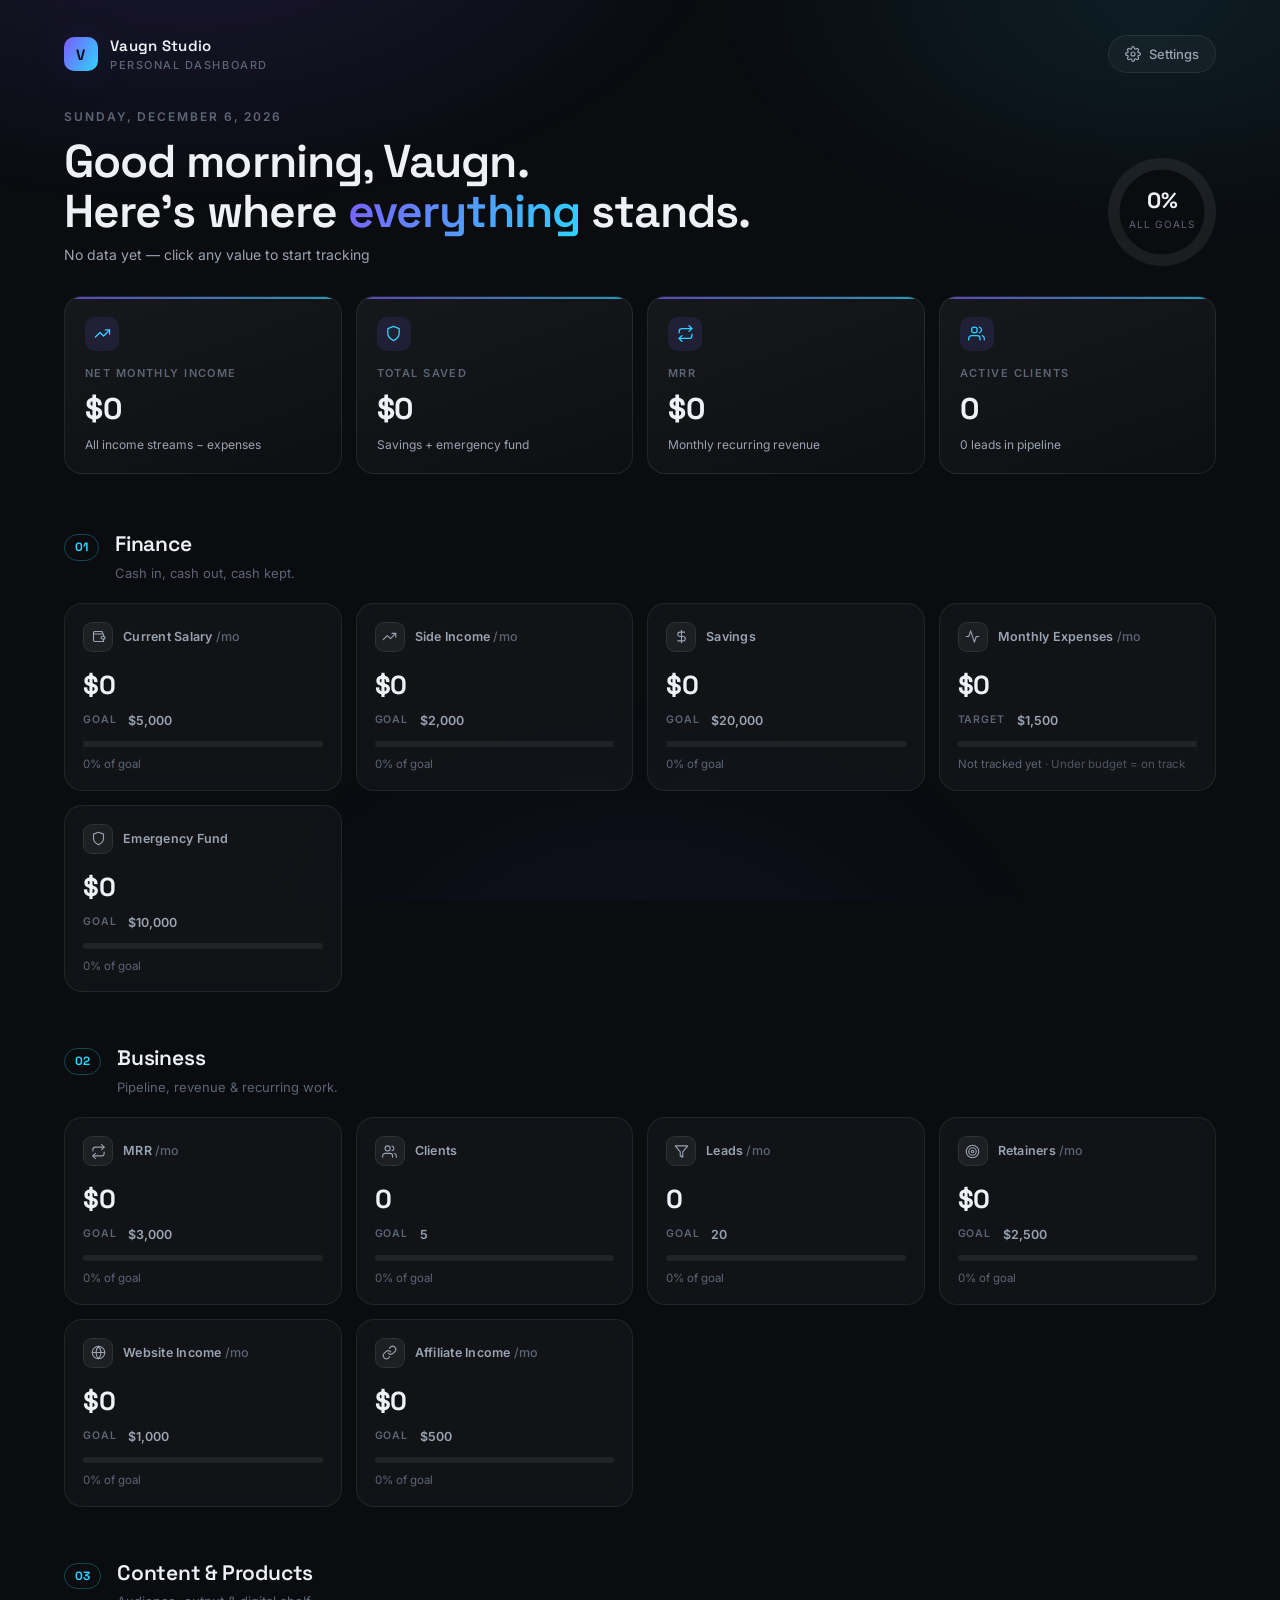
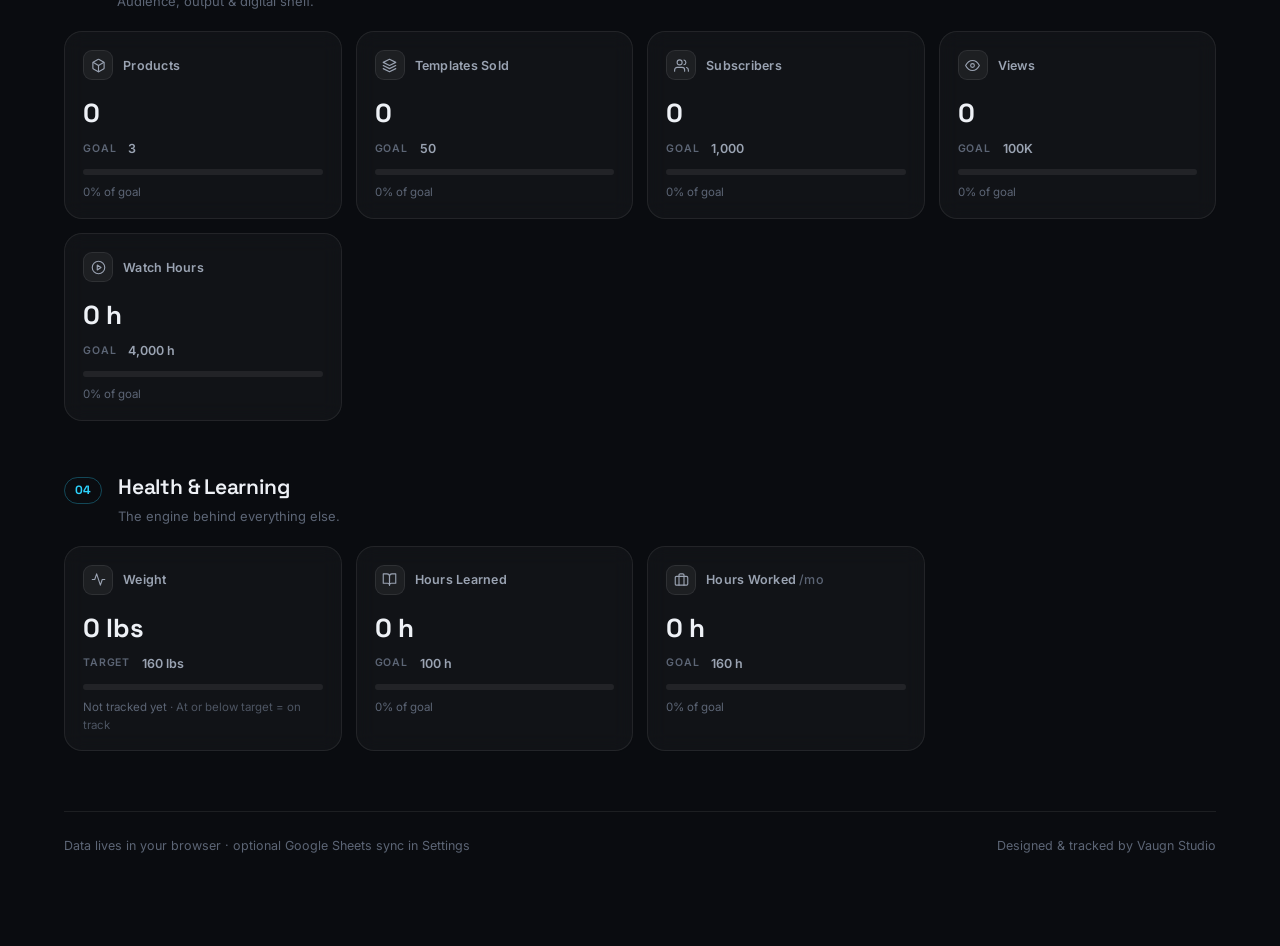
==== index.html @ 8ccdb603 "Personal metrics dashboard: dark premium UI, 19 tracked metrics with goals - Finance / Business / Co" ====
<!DOCTYPE html>
<html lang="en">
<head>
  <meta charset="UTF-8" />
  <meta name="viewport" content="width=device-width, initial-scale=1.0" />
  <title>Vaugn — Personal Dashboard</title>
  <meta name="description" content="Personal metrics dashboard — finance, business, content & health, tracked in one place." />
  <meta name="color-scheme" content="dark" />
  <link rel="icon" href="data:image/svg+xml,<svg xmlns='http://www.w3.org/2000/svg' viewBox='0 0 100 100'><rect width='100' height='100' rx='24' fill='%237c5cff'/><text x='50' y='68' font-size='52' font-family='sans-serif' font-weight='700' text-anchor='middle' fill='%230a0c10'>V</text></svg>" />
  <link rel="preconnect" href="https://fonts.googleapis.com" />
  <link rel="preconnect" href="https://fonts.gstatic.com" crossorigin />
  <link href="https://fonts.googleapis.com/css2?family=Inter:wght@400;500;600;700&family=Space+Grotesk:wght@500;600;700&display=swap" rel="stylesheet" />
  <link rel="stylesheet" href="assets/css/styles.css" />
</head>
<body>
  <div class="shell">

    <!-- Top bar -->
    <header class="topbar">
      <div class="brand">
        <span class="brand__mark">V</span>
        <span>
          Vaugn Studio
          <span class="brand__sub">Personal Dashboard</span>
        </span>
      </div>
      <button class="icon-btn" id="settingsBtn" aria-label="Open settings">
        <svg viewBox="0 0 24 24" fill="none" stroke="currentColor" stroke-width="1.8" stroke-linecap="round" stroke-linejoin="round">
          <circle cx="12" cy="12" r="3"/>
          <path d="M19.4 15a1.65 1.65 0 0 0 .33 1.82l.06.06a2 2 0 1 1-2.83 2.83l-.06-.06a1.65 1.65 0 0 0-1.82-.33 1.65 1.65 0 0 0-1 1.51V21a2 2 0 1 1-4 0v-.09A1.65 1.65 0 0 0 9 19.4a1.65 1.65 0 0 0-1.82.33l-.06.06a2 2 0 1 1-2.83-2.83l.06-.06a1.65 1.65 0 0 0 .33-1.82 1.65 1.65 0 0 0-1.51-1H3a2 2 0 1 1 0-4h.09A1.65 1.65 0 0 0 4.6 9a1.65 1.65 0 0 0-.33-1.82l-.06-.06a2 2 0 1 1 2.83-2.83l.06.06a1.65 1.65 0 0 0 1.82.33H9a1.65 1.65 0 0 0 1-1.51V3a2 2 0 1 1 4 0v.09a1.65 1.65 0 0 0 1 1.51 1.65 1.65 0 0 0 1.82-.33l.06-.06a2 2 0 1 1 2.83 2.83l-.06.06a1.65 1.65 0 0 0-.33 1.82V9a1.65 1.65 0 0 0 1.51 1H21a2 2 0 1 1 0 4h-.09a1.65 1.65 0 0 0-1.51 1z"/>
        </svg>
        Settings
      </button>
    </header>

    <!-- Hero -->
    <section class="hero" aria-label="Overview">
      <div>
        <p class="hero__date" id="todayLine"></p>
        <h1 class="hero__title"><span id="greeting"></span><br />Here's where <em>everything</em> stands.</h1>
        <p class="hero__meta" id="lastUpdated"></p>
      </div>
      <div class="ring" id="overallRing" role="img" aria-label="Overall progress toward all goals">
        <div class="ring__inner">
          <span class="ring__pct" id="overallPct">0%</span>
          <span class="ring__label">All goals</span>
        </div>
      </div>
    </section>

    <div class="hero-stats" id="heroStats" aria-label="Headline stats"></div>

    <!-- Metric sections (rendered by app.js) -->
    <main id="sections"></main>

    <footer class="footer">
      <span>Data lives in your browser · optional Google Sheets sync in Settings</span>
      <span>Designed &amp; tracked by Vaugn Studio</span>
    </footer>
  </div>

  <!-- Settings drawer -->
  <div class="scrim" id="scrim"></div>
  <aside class="drawer" id="drawer" aria-hidden="true" aria-label="Settings">
    <div class="drawer__head">
      <h2 class="drawer__title">Settings</h2>
      <button class="drawer__close" id="drawerClose" aria-label="Close settings">✕</button>
    </div>

    <div class="drawer__section">
      <h3>Preferences</h3>
      <p>Display options for the whole dashboard.</p>
      <label class="field"><span>Your name</span>
        <input type="text" id="nameInput" placeholder="Vaugn" />
      </label>
      <label class="field"><span>Currency</span>
        <select id="currencySelect">
          <option value="USD">USD — US Dollar</option>
          <option value="EUR">EUR — Euro</option>
          <option value="GBP">GBP — British Pound</option>
          <option value="PHP">PHP — Philippine Peso</option>
          <option value="AUD">AUD — Australian Dollar</option>
          <option value="CAD">CAD — Canadian Dollar</option>
        </select>
      </label>
      <label class="field"><span>Weight unit</span>
        <select id="weightUnitSelect">
          <option value="lbs">Pounds (lbs)</option>
          <option value="kg">Kilograms (kg)</option>
        </select>
      </label>
    </div>

    <div class="drawer__section">
      <h3>Google Sheets sync</h3>
      <p>Optional. Deploy <code>apps-script/Code.gs</code> as a Web App under your own Google account, then paste its URL here. The URL is stored only in this browser — never in the repo. See the README for the 2-minute setup.</p>
      <label class="field"><span>Apps Script Web App URL</span>
        <input type="url" id="sheetsUrlInput" placeholder="https://script.google.com/macros/s/…/exec" />
      </label>
      <div class="btn-row">
        <button class="btn btn--primary" id="pushBtn">Push to Sheet</button>
        <button class="btn" id="pullBtn">Pull from Sheet</button>
      </div>
    </div>

    <div class="drawer__section">
      <h3>Backup</h3>
      <p>Download or restore all values, goals and settings as a JSON file.</p>
      <div class="btn-row">
        <button class="btn" id="exportBtn">Export JSON</button>
        <label class="btn file-btn">Import JSON<input type="file" id="importInput" accept="application/json,.json" /></label>
      </div>
    </div>

    <div class="drawer__section">
      <h3>Danger zone</h3>
      <p>Erase everything stored in this browser and start over.</p>
      <div class="btn-row">
        <button class="btn btn--danger" id="resetBtn">Reset all data</button>
      </div>
    </div>
  </aside>

  <div class="toast" id="toast" role="status" aria-live="polite"></div>

  <script src="assets/js/data.js"></script>
  <script src="assets/js/store.js"></script>
  <script src="assets/js/sheets-sync.js"></script>
  <script src="assets/js/app.js"></script>
</body>
</html>
---- assets/css/styles.css ----
/* ============================================================
   styles.css — dark premium design system
   ============================================================ */

:root {
  /* color tokens */
  --bg: #0a0c10;
  --bg-raise: #10131a;
  --surface: rgba(255, 255, 255, 0.03);
  --surface-hover: rgba(255, 255, 255, 0.055);
  --stroke: rgba(255, 255, 255, 0.08);
  --stroke-strong: rgba(255, 255, 255, 0.14);
  --text: #eef1f6;
  --text-dim: #9aa3b2;
  --text-faint: #5c6575;
  --accent-1: #7c5cff;
  --accent-2: #2dd4ff;
  --accent-3: #4ade80;
  --danger: #ff6b6b;
  --gradient: linear-gradient(120deg, var(--accent-1), var(--accent-2));

  /* shape & depth */
  --radius: 18px;
  --radius-sm: 12px;
  --shadow: 0 20px 50px -20px rgba(0, 0, 0, 0.65);
  --glow: 0 0 40px -8px rgba(124, 92, 255, 0.35);

  /* type */
  --font-display: 'Space Grotesk', system-ui, sans-serif;
  --font-body: 'Inter', system-ui, sans-serif;
}

* { box-sizing: border-box; }

html { color-scheme: dark; scroll-behavior: smooth; }

body {
  margin: 0;
  background: var(--bg);
  color: var(--text);
  font-family: var(--font-body);
  font-size: 15px;
  line-height: 1.55;
  -webkit-font-smoothing: antialiased;
  min-height: 100vh;
}

/* ambient background glow */
body::before {
  content: '';
  position: fixed;
  inset: 0;
  pointer-events: none;
  background:
    radial-gradient(900px 500px at 15% -10%, rgba(124, 92, 255, 0.14), transparent 60%),
    radial-gradient(800px 450px at 90% 0%, rgba(45, 212, 255, 0.09), transparent 55%),
    radial-gradient(700px 500px at 50% 110%, rgba(124, 92, 255, 0.06), transparent 60%);
  z-index: 0;
}

.shell {
  position: relative;
  z-index: 1;
  max-width: 1240px;
  margin: 0 auto;
  padding: 28px clamp(18px, 4vw, 44px) 90px;
}

/* ── Top bar ─────────────────────────────────────────────── */

.topbar {
  display: flex;
  align-items: center;
  justify-content: space-between;
  gap: 16px;
  padding: 6px 0 26px;
}

.brand {
  display: flex;
  align-items: center;
  gap: 12px;
  font-family: var(--font-display);
  font-weight: 600;
  letter-spacing: 0.02em;
}

.brand__mark {
  width: 34px;
  height: 34px;
  border-radius: 10px;
  background: var(--gradient);
  display: grid;
  place-items: center;
  font-size: 15px;
  font-weight: 700;
  color: #0a0c10;
  box-shadow: var(--glow);
}

.brand__sub {
  display: block;
  font-family: var(--font-body);
  font-size: 11px;
  font-weight: 500;
  color: var(--text-faint);
  letter-spacing: 0.14em;
  text-transform: uppercase;
}

.icon-btn {
  display: inline-flex;
  align-items: center;
  gap: 8px;
  padding: 10px 16px;
  border-radius: 999px;
  border: 1px solid var(--stroke);
  background: var(--surface);
  color: var(--text-dim);
  font: 500 13px var(--font-body);
  cursor: pointer;
  transition: border-color 0.2s, color 0.2s, background 0.2s;
}
.icon-btn:hover { border-color: var(--stroke-strong); color: var(--text); background: var(--surface-hover); }
.icon-btn svg { width: 16px; height: 16px; }

/* ── Hero ────────────────────────────────────────────────── */

.hero {
  display: grid;
  grid-template-columns: 1fr auto;
  align-items: end;
  gap: 24px;
  padding: 8px 0 30px;
}

.hero__date {
  font-size: 12px;
  font-weight: 600;
  letter-spacing: 0.16em;
  text-transform: uppercase;
  color: var(--text-faint);
  margin: 0 0 10px;
}

.hero__title {
  font-family: var(--font-display);
  font-size: clamp(30px, 4.6vw, 46px);
  font-weight: 600;
  letter-spacing: -0.02em;
  line-height: 1.08;
  margin: 0 0 8px;
}

.hero__title em {
  font-style: normal;
  background: var(--gradient);
  -webkit-background-clip: text;
  background-clip: text;
  color: transparent;
}

.hero__meta { color: var(--text-dim); font-size: 14px; margin: 0; }

/* overall progress ring */
.ring {
  --pct: 0;
  --size: 108px;
  width: var(--size);
  height: var(--size);
  border-radius: 50%;
  display: grid;
  place-items: center;
  background:
    radial-gradient(closest-side, var(--bg) 78%, transparent 79% 100%),
    conic-gradient(var(--accent-1) 0deg, var(--accent-2) calc(var(--pct) * 360deg), rgba(255, 255, 255, 0.07) 0deg);
  transition: background 0.6s;
}
.ring__inner { text-align: center; }
.ring__pct { font-family: var(--font-display); font-size: 22px; font-weight: 700; display: block; line-height: 1; }
.ring__label { font-size: 10px; letter-spacing: 0.12em; text-transform: uppercase; color: var(--text-faint); }

/* hero stat tiles */
.hero-stats {
  display: grid;
  grid-template-columns: repeat(4, 1fr);
  gap: 14px;
  padding-bottom: 44px;
}

.hero-stat {
  position: relative;
  border: 1px solid var(--stroke);
  border-radius: var(--radius);
  background: linear-gradient(160deg, rgba(255, 255, 255, 0.05), rgba(255, 255, 255, 0.015));
  padding: 20px 20px 18px;
  overflow: hidden;
  transition: transform 0.25s, border-color 0.25s;
}
.hero-stat:hover { transform: translateY(-3px); border-color: var(--stroke-strong); }
.hero-stat::after {
  content: '';
  position: absolute;
  inset: 0 0 auto;
  height: 2px;
  background: var(--gradient);
  opacity: 0.7;
}

.hero-stat__icon {
  width: 34px;
  height: 34px;
  border-radius: 10px;
  display: grid;
  place-items: center;
  background: rgba(124, 92, 255, 0.12);
  color: var(--accent-2);
  margin-bottom: 14px;
}
.hero-stat__icon svg { width: 17px; height: 17px; }

.hero-stat__label {
  margin: 0 0 4px;
  font-size: 11px;
  font-weight: 600;
  letter-spacing: 0.13em;
  text-transform: uppercase;
  color: var(--text-faint);
}

.hero-stat__value {
  margin: 0;
  font-family: var(--font-display);
  font-size: clamp(22px, 2.4vw, 30px);
  font-weight: 700;
  letter-spacing: -0.01em;
}
.hero-stat__value.is-negative { color: var(--danger); }

.hero-stat__sub { margin: 4px 0 0; font-size: 12px; color: var(--text-dim); }

/* ── Sections ────────────────────────────────────────────── */

.section { padding: 10px 0 40px; }

.section__head {
  display: flex;
  align-items: baseline;
  gap: 16px;
  margin-bottom: 20px;
}

.section__tag {
  font-family: var(--font-display);
  font-size: 12px;
  font-weight: 700;
  color: var(--accent-2);
  border: 1px solid rgba(45, 212, 255, 0.3);
  border-radius: 999px;
  padding: 3px 10px;
}

.section__title {
  font-family: var(--font-display);
  font-size: 21px;
  font-weight: 600;
  letter-spacing: -0.01em;
  margin: 0;
}

.section__blurb { margin: 2px 0 0; font-size: 13px; color: var(--text-faint); }

.grid {
  display: grid;
  grid-template-columns: repeat(auto-fill, minmax(230px, 1fr));
  gap: 14px;
}

/* ── Metric cards ────────────────────────────────────────── */

.card {
  position: relative;
  border: 1px solid var(--stroke);
  border-radius: var(--radius);
  background: var(--surface);
  padding: 18px 18px 16px;
  backdrop-filter: blur(10px);
  transition: transform 0.25s, border-color 0.25s, background 0.25s, box-shadow 0.25s;
}
.card:hover {
  transform: translateY(-3px);
  border-color: var(--stroke-strong);
  background: var(--surface-hover);
  box-shadow: var(--shadow);
}
.card.is-done { border-color: rgba(74, 222, 128, 0.35); }

.card__head { display: flex; align-items: center; gap: 10px; margin-bottom: 14px; }

.card__icon {
  flex: none;
  width: 30px;
  height: 30px;
  border-radius: 9px;
  display: grid;
  place-items: center;
  background: rgba(255, 255, 255, 0.05);
  border: 1px solid var(--stroke);
  color: var(--text-dim);
}
.card__icon svg { width: 15px; height: 15px; }
.card:hover .card__icon { color: var(--accent-2); }

.card__label {
  margin: 0;
  font-size: 12.5px;
  font-weight: 600;
  letter-spacing: 0.02em;
  color: var(--text-dim);
}
.card__per { color: var(--text-faint); font-weight: 500; margin-left: 3px; }

.card__badge {
  margin-left: auto;
  width: 20px;
  height: 20px;
  border-radius: 50%;
  display: grid;
  place-items: center;
  font-size: 11px;
  color: #0a0c10;
  background: var(--accent-3);
}

.card__value {
  display: block;
  width: 100%;
  text-align: left;
  background: none;
  border: none;
  border-radius: 8px;
  padding: 2px 4px;
  margin: 0 -4px 8px;
  font-family: var(--font-display);
  font-size: 26px;
  font-weight: 700;
  letter-spacing: -0.01em;
  color: var(--text);
  cursor: text;
  transition: background 0.15s;
}
.card__value:hover { background: rgba(255, 255, 255, 0.05); }
.card__value--input {
  background: rgba(255, 255, 255, 0.06);
  outline: 2px solid var(--accent-1);
  cursor: auto;
}

.card__goal {
  display: flex;
  align-items: center;
  gap: 8px;
  margin-bottom: 12px;
  font-size: 12.5px;
}
.card__goal-label {
  color: var(--text-faint);
  font-weight: 600;
  letter-spacing: 0.08em;
  text-transform: uppercase;
  font-size: 10.5px;
}
.card__goal-value {
  background: none;
  border: none;
  border-radius: 6px;
  padding: 1px 6px;
  margin-left: -2px;
  font: 600 12.5px var(--font-body);
  color: var(--text-dim);
  cursor: text;
  transition: background 0.15s, color 0.15s;
}
.card__goal-value:hover { background: rgba(255, 255, 255, 0.06); color: var(--text); }
.card__goal-value--input {
  background: rgba(255, 255, 255, 0.06);
  outline: 2px solid var(--accent-1);
  width: 110px;
  cursor: auto;
}

/* number input cosmetics */
input[type='number']::-webkit-outer-spin-button,
input[type='number']::-webkit-inner-spin-button { -webkit-appearance: none; }
input[type='number'] { -moz-appearance: textfield; appearance: textfield; }

.card__progress {
  height: 6px;
  border-radius: 999px;
  background: rgba(255, 255, 255, 0.07);
  overflow: hidden;
}
.card__progress-fill {
  height: 100%;
  border-radius: inherit;
  background: var(--gradient);
  width: 0;
  transition: width 0.9s cubic-bezier(0.22, 1, 0.36, 1);
}
.card.is-done .card__progress-fill { background: linear-gradient(120deg, var(--accent-3), var(--accent-2)); }

.card__status { margin: 9px 0 0; font-size: 11.5px; color: var(--text-faint); }
.card__hint { color: var(--text-faint); opacity: 0.8; }

/* ── Settings drawer ─────────────────────────────────────── */

.scrim {
  position: fixed;
  inset: 0;
  background: rgba(4, 6, 10, 0.6);
  backdrop-filter: blur(3px);
  opacity: 0;
  pointer-events: none;
  transition: opacity 0.25s;
  z-index: 40;
}
.scrim.is-visible { opacity: 1; pointer-events: auto; }

.drawer {
  position: fixed;
  top: 0;
  right: 0;
  bottom: 0;
  width: min(400px, 92vw);
  background: var(--bg-raise);
  border-left: 1px solid var(--stroke);
  padding: 26px 26px 40px;
  overflow-y: auto;
  transform: translateX(103%);
  transition: transform 0.32s cubic-bezier(0.22, 1, 0.36, 1);
  z-index: 50;
}
.drawer.is-open { transform: translateX(0); }

.drawer__head { display: flex; align-items: center; justify-content: space-between; margin-bottom: 6px; }
.drawer__title { font-family: var(--font-display); font-size: 19px; font-weight: 600; margin: 0; }
.drawer__close {
  background: none;
  border: 1px solid var(--stroke);
  border-radius: 50%;
  width: 32px;
  height: 32px;
  color: var(--text-dim);
  font-size: 15px;
  cursor: pointer;
  transition: color 0.2s, border-color 0.2s;
}
.drawer__close:hover { color: var(--text); border-color: var(--stroke-strong); }

.drawer__section {
  border-top: 1px solid var(--stroke);
  padding: 20px 0;
  margin-top: 18px;
}
.drawer__section h3 {
  margin: 0 0 4px;
  font-size: 11px;
  font-weight: 700;
  letter-spacing: 0.14em;
  text-transform: uppercase;
  color: var(--text-faint);
}
.drawer__section p { margin: 0 0 14px; font-size: 12.5px; color: var(--text-dim); }

.field { display: block; margin-bottom: 14px; }
.field span {
  display: block;
  font-size: 12px;
  font-weight: 600;
  color: var(--text-dim);
  margin-bottom: 6px;
}
.field input,
.field select {
  width: 100%;
  background: var(--surface);
  border: 1px solid var(--stroke);
  border-radius: var(--radius-sm);
  color: var(--text);
  font: 500 13.5px var(--font-body);
  padding: 10px 12px;
  outline: none;
  transition: border-color 0.2s;
}
.field input:focus,
.field select:focus { border-color: var(--accent-1); }
.field select option { background: var(--bg-raise); }

.btn-row { display: flex; gap: 10px; flex-wrap: wrap; }

.btn {
  flex: 1;
  min-width: 120px;
  padding: 10px 14px;
  border-radius: var(--radius-sm);
  border: 1px solid var(--stroke);
  background: var(--surface);
  color: var(--text);
  font: 600 13px var(--font-body);
  cursor: pointer;
  transition: border-color 0.2s, background 0.2s, opacity 0.2s;
}
.btn:hover:not(:disabled) { border-color: var(--stroke-strong); background: var(--surface-hover); }
.btn:disabled { opacity: 0.5; cursor: wait; }
.btn--primary { background: var(--gradient); border: none; color: #0a0c10; }
.btn--primary:hover:not(:disabled) { filter: brightness(1.1); }
.btn--danger { color: var(--danger); border-color: rgba(255, 107, 107, 0.3); }
.btn--danger:hover { background: rgba(255, 107, 107, 0.08); border-color: rgba(255, 107, 107, 0.5); }
.btn.is-busy { position: relative; color: transparent; }
.btn.is-busy::after {
  content: '';
  position: absolute;
  inset: 0;
  margin: auto;
  width: 15px;
  height: 15px;
  border-radius: 50%;
  border: 2px solid rgba(255, 255, 255, 0.25);
  border-top-color: var(--accent-2);
  animation: spin 0.7s linear infinite;
}
@keyframes spin { to { transform: rotate(360deg); } }

.file-btn { position: relative; overflow: hidden; }
.file-btn input { position: absolute; inset: 0; opacity: 0; cursor: pointer; }

/* ── Toast ───────────────────────────────────────────────── */

.toast {
  position: fixed;
  left: 50%;
  bottom: 26px;
  transform: translate(-50%, 16px);
  background: var(--bg-raise);
  border: 1px solid var(--stroke-strong);
  border-radius: 999px;
  padding: 11px 20px;
  font-size: 13px;
  font-weight: 500;
  box-shadow: var(--shadow);
  opacity: 0;
  pointer-events: none;
  transition: opacity 0.25s, transform 0.25s;
  z-index: 60;
  max-width: 88vw;
}
.toast.is-visible { opacity: 1; transform: translate(-50%, 0); }
.toast--error { border-color: rgba(255, 107, 107, 0.5); color: var(--danger); }

/* ── Footer ──────────────────────────────────────────────── */

.footer {
  border-top: 1px solid var(--stroke);
  margin-top: 20px;
  padding-top: 24px;
  display: flex;
  justify-content: space-between;
  gap: 12px;
  flex-wrap: wrap;
  font-size: 12.5px;
  color: var(--text-faint);
}
.footer a { color: var(--text-dim); text-decoration: none; }
.footer a:hover { color: var(--text); }

/* ── Entry animation ─────────────────────────────────────── */

.hero, .hero-stats, .section {
  opacity: 0;
  transform: translateY(14px);
  transition: opacity 0.6s ease, transform 0.6s ease;
}
.is-ready .hero, .is-ready .hero-stats, .is-ready .section { opacity: 1; transform: none; }
.is-ready .section:nth-of-type(2) { transition-delay: 0.06s; }
.is-ready .section:nth-of-type(3) { transition-delay: 0.12s; }
.is-ready .section:nth-of-type(4) { transition-delay: 0.18s; }

@media (prefers-reduced-motion: reduce) {
  *, *::before, *::after { transition: none !important; animation: none !important; }
  .hero, .hero-stats, .section { opacity: 1; transform: none; }
}

/* ── Responsive ──────────────────────────────────────────── */

@media (max-width: 900px) {
  .hero-stats { grid-template-columns: repeat(2, 1fr); }
}

@media (max-width: 560px) {
  .hero { grid-template-columns: 1fr; }
  .ring { display: none; }
  .hero-stats { grid-template-columns: 1fr; }
  .grid { grid-template-columns: 1fr 1fr; }
  .card__value { font-size: 22px; }
}

@media (max-width: 420px) {
  .grid { grid-template-columns: 1fr; }
}
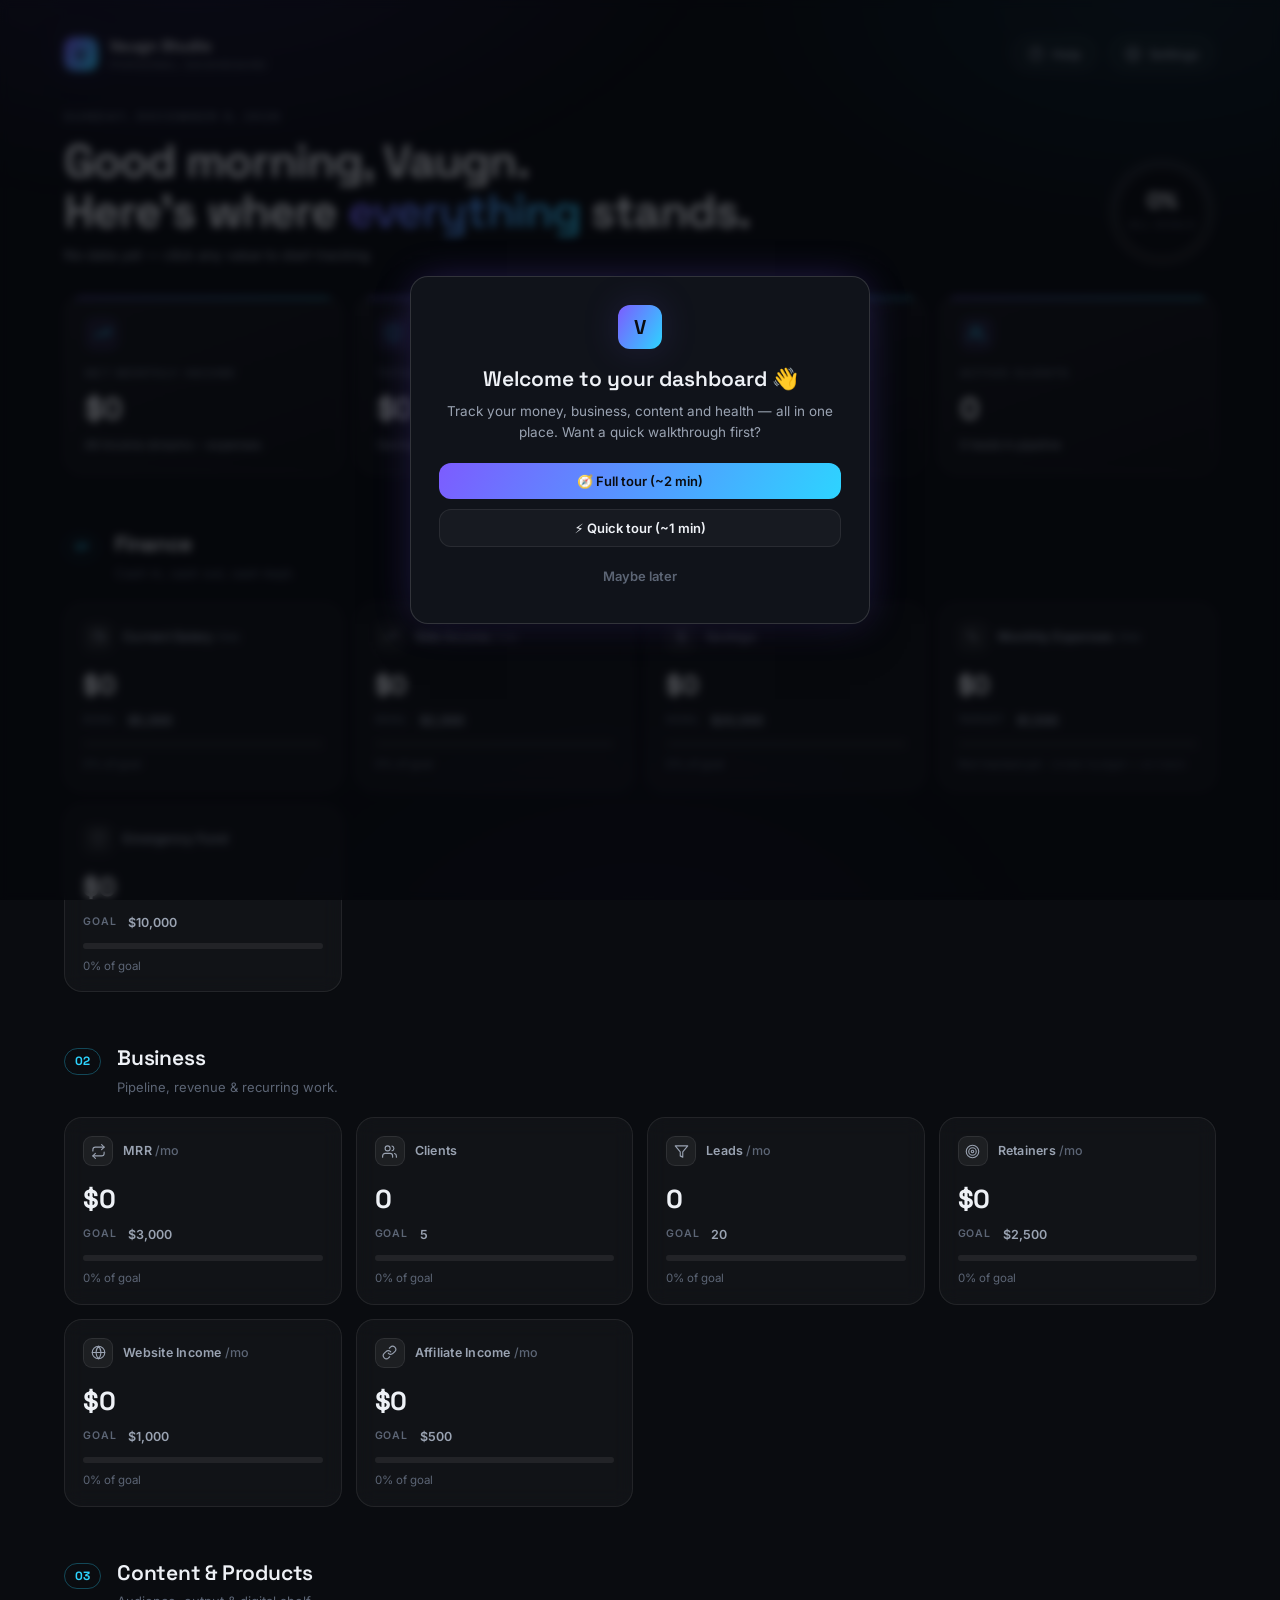
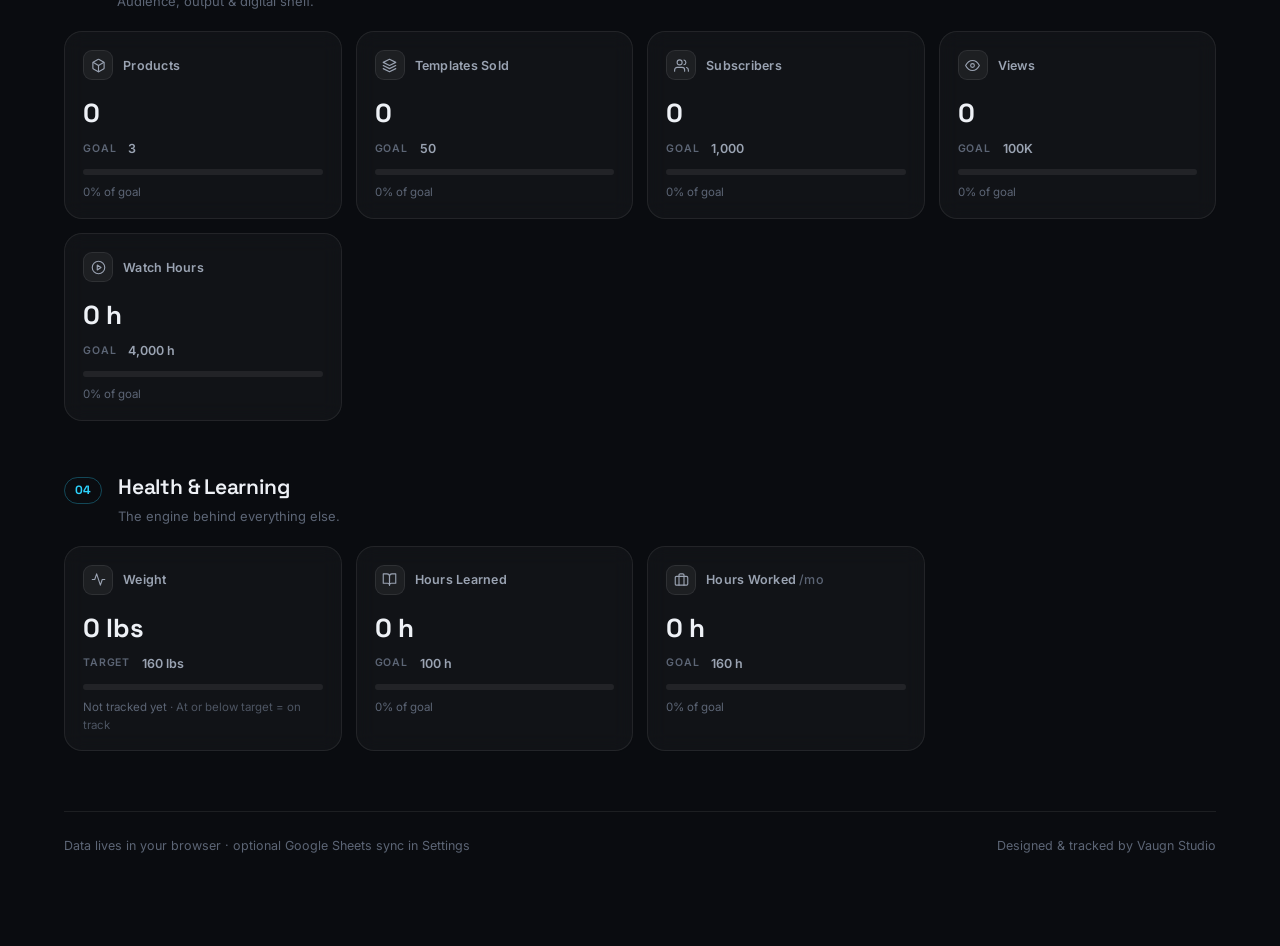
==== commit 8d29316b: "Add in-app help: Read Me guide + interactive spotlight tours - Help button in topbar + How to use se" ====
--- a/index.html
+++ b/index.html
@@ -24,6 +24,15 @@
           <span class="brand__sub">Personal Dashboard</span>
         </span>
       </div>
+      <div class="topbar__actions">
+      <button class="icon-btn" id="helpBtn" aria-label="How to use this dashboard">
+        <svg viewBox="0 0 24 24" fill="none" stroke="currentColor" stroke-width="1.8" stroke-linecap="round" stroke-linejoin="round">
+          <circle cx="12" cy="12" r="10"/>
+          <path d="M9.09 9a3 3 0 0 1 5.83 1c0 2-3 3-3 3"/>
+          <path d="M12 17h.01"/>
+        </svg>
+        Help
+      </button>
       <button class="icon-btn" id="settingsBtn" aria-label="Open settings">
         <svg viewBox="0 0 24 24" fill="none" stroke="currentColor" stroke-width="1.8" stroke-linecap="round" stroke-linejoin="round">
           <circle cx="12" cy="12" r="3"/>
@@ -31,6 +40,7 @@
         </svg>
         Settings
       </button>
+      </div>
     </header>
 
     <!-- Hero -->
@@ -67,7 +77,16 @@
       <button class="drawer__close" id="drawerClose" aria-label="Close settings">✕</button>
     </div>
 
-    <div class="drawer__section">
+    <div class="drawer__section" id="drawerHowTo">
+      <h3>How to use</h3>
+      <p>New here? Read the guide or let the dashboard walk you through it.</p>
+      <div class="btn-row">
+        <button class="btn" id="howtoReadBtn">📖 Read me</button>
+        <button class="btn btn--primary" id="howtoTourBtn">🧭 Guide me</button>
+      </div>
+    </div>
+
+    <div class="drawer__section" id="drawerPrefs">
       <h3>Preferences</h3>
       <p>Display options for the whole dashboard.</p>
       <label class="field"><span>Your name</span>
@@ -91,7 +110,7 @@
       </label>
     </div>
 
-    <div class="drawer__section">
+    <div class="drawer__section" id="drawerSheets">
       <h3>Google Sheets sync</h3>
       <p>Optional. Deploy <code>apps-script/Code.gs</code> as a Web App under your own Google account, then paste its URL here. The URL is stored only in this browser — never in the repo. See the README for the 2-minute setup.</p>
       <label class="field"><span>Apps Script Web App URL</span>
@@ -103,7 +122,7 @@
       </div>
     </div>
 
-    <div class="drawer__section">
+    <div class="drawer__section" id="drawerBackup">
       <h3>Backup</h3>
       <p>Download or restore all values, goals and settings as a JSON file.</p>
       <div class="btn-row">
@@ -122,10 +141,102 @@
   </aside>
 
   <div class="toast" id="toast" role="status" aria-live="polite"></div>
+
+  <!-- Help modal: Read Me / Guide Me chooser -->
+  <div class="modal" id="helpModal" hidden role="dialog" aria-modal="true" aria-label="How to use">
+    <div class="modal__card">
+      <button class="modal__close" id="helpClose" aria-label="Close">✕</button>
+      <div id="helpChooser">
+        <h2 class="modal__title">How to use</h2>
+        <p class="modal__sub">Pick the way you like to learn.</p>
+        <div class="help-options">
+          <button class="help-option" id="helpReadMe">
+            <span class="help-option__emoji">📖</span>
+            <span class="help-option__name">Read Me</span>
+            <span class="help-option__desc">Everything explained, at your own pace</span>
+          </button>
+          <button class="help-option" id="helpGuideMe">
+            <span class="help-option__emoji">🧭</span>
+            <span class="help-option__name">Guide Me</span>
+            <span class="help-option__desc">Interactive step-by-step tour</span>
+          </button>
+        </div>
+      </div>
+      <div id="helpTourPick" hidden>
+        <h2 class="modal__title">Choose your tour</h2>
+        <p class="modal__sub">Both are interactive — you'll even edit a real value.</p>
+        <div class="help-options">
+          <button class="help-option" data-tour="full">
+            <span class="help-option__emoji">🧭</span>
+            <span class="help-option__name">Full tour</span>
+            <span class="help-option__desc">~2 min · every feature, incl. Settings &amp; sync</span>
+          </button>
+          <button class="help-option" data-tour="quick">
+            <span class="help-option__emoji">⚡</span>
+            <span class="help-option__name">Quick tour</span>
+            <span class="help-option__desc">~1 min · just the essentials</span>
+          </button>
+        </div>
+        <button class="modal__back" id="helpBack">← Back</button>
+      </div>
+    </div>
+  </div>
+
+  <!-- First-visit welcome card -->
+  <div class="modal" id="welcomeModal" hidden role="dialog" aria-modal="true" aria-label="Welcome">
+    <div class="modal__card modal__card--welcome">
+      <span class="modal__mark">V</span>
+      <h2 class="modal__title">Welcome to your dashboard 👋</h2>
+      <p class="modal__sub">Track your money, business, content and health — all in one place. Want a quick walkthrough first?</p>
+      <div class="btn-row btn-row--stack">
+        <button class="btn btn--primary" data-tour="full">🧭 Full tour (~2 min)</button>
+        <button class="btn" data-tour="quick">⚡ Quick tour (~1 min)</button>
+        <button class="btn btn--ghost" id="welcomeLater">Maybe later</button>
+      </div>
+    </div>
+  </div>
+
+  <!-- Read Me guide panel -->
+  <div class="guide" id="guidePanel" hidden role="dialog" aria-modal="true" aria-label="How to use guide">
+    <div class="guide__inner">
+      <button class="modal__close guide__close" id="guideClose" aria-label="Close guide">✕</button>
+      <div id="guideContent"></div>
+    </div>
+  </div>
+
+  <!-- Tour overlay -->
+  <div class="tour" id="tour" hidden>
+    <div class="tour__blocker" id="tourBlocker"></div>
+    <div class="tour__spotlight" id="tourSpotlight"></div>
+    <div class="tour__tip" id="tourTip" role="dialog" aria-live="polite">
+      <button class="tour__x" id="tourClose" aria-label="Exit tutorial">✕</button>
+      <p class="tour__count" id="tourCount"></p>
+      <h3 class="tour__title" id="tourTitle"></h3>
+      <p class="tour__text" id="tourText"></p>
+      <div class="tour__controls">
+        <button class="btn btn--ghost" id="tourExit">Exit</button>
+        <button class="btn" id="tourPrev" hidden>← Previous</button>
+        <button class="btn btn--primary" id="tourNext">Next →</button>
+      </div>
+    </div>
+  </div>
+
+  <!-- Exit-tour confirmation -->
+  <div class="tour-confirm" id="tourConfirm" hidden role="alertdialog" aria-label="Exit tutorial confirmation">
+    <div class="tour-confirm__card">
+      <p class="tour-confirm__msg">Do you want to exit the tutorial?</p>
+      <div class="btn-row">
+        <button class="btn btn--primary" id="tourConfirmNo">No, continue</button>
+        <button class="btn" id="tourConfirmYes">Yes, exit</button>
+      </div>
+    </div>
+  </div>
 
   <script src="assets/js/data.js"></script>
   <script src="assets/js/store.js"></script>
   <script src="assets/js/sheets-sync.js"></script>
   <script src="assets/js/app.js"></script>
+  <script src="assets/js/tour.js"></script>
+  <script src="assets/js/help.js"></script>
 </body>
 </html>
--- a/assets/css/styles.css
+++ b/assets/css/styles.css
@@ -573,6 +573,308 @@
 .footer a { color: var(--text-dim); text-decoration: none; }
 .footer a:hover { color: var(--text); }
 
+/* ── Topbar actions ──────────────────────────────────────── */
+
+.topbar__actions { display: flex; gap: 10px; }
+
+/* ── Modals (help chooser + welcome) ─────────────────────── */
+
+[hidden] { display: none !important; }
+
+.modal {
+  position: fixed;
+  inset: 0;
+  z-index: 55;
+  display: grid;
+  place-items: center;
+  padding: 20px;
+  background: rgba(4, 6, 10, 0.66);
+  backdrop-filter: blur(4px);
+  animation: fade-in 0.25s ease;
+}
+@keyframes fade-in { from { opacity: 0; } }
+
+.modal__card {
+  position: relative;
+  width: min(460px, 100%);
+  background: var(--bg-raise);
+  border: 1px solid var(--stroke-strong);
+  border-radius: var(--radius);
+  box-shadow: var(--shadow), var(--glow);
+  padding: 28px;
+  animation: pop-in 0.3s cubic-bezier(0.22, 1, 0.36, 1);
+}
+@keyframes pop-in { from { opacity: 0; transform: translateY(12px) scale(0.98); } }
+
+.modal__card--welcome { text-align: center; }
+
+.modal__mark {
+  display: inline-grid;
+  place-items: center;
+  width: 44px;
+  height: 44px;
+  border-radius: 12px;
+  background: var(--gradient);
+  color: #0a0c10;
+  font: 700 20px var(--font-display);
+  box-shadow: var(--glow);
+  margin-bottom: 14px;
+}
+
+.modal__title { font-family: var(--font-display); font-size: 21px; font-weight: 600; margin: 0 0 6px; }
+.modal__sub { margin: 0 0 20px; font-size: 13.5px; color: var(--text-dim); }
+
+.modal__close {
+  position: absolute;
+  top: 14px;
+  right: 14px;
+  width: 30px;
+  height: 30px;
+  border-radius: 50%;
+  border: 1px solid var(--stroke);
+  background: none;
+  color: var(--text-dim);
+  font-size: 13px;
+  cursor: pointer;
+  transition: color 0.2s, border-color 0.2s;
+  z-index: 2;
+}
+.modal__close:hover { color: var(--text); border-color: var(--stroke-strong); }
+
+.modal__back {
+  margin-top: 16px;
+  background: none;
+  border: none;
+  color: var(--text-dim);
+  font: 500 13px var(--font-body);
+  cursor: pointer;
+}
+.modal__back:hover { color: var(--text); }
+
+.help-options { display: grid; grid-template-columns: 1fr 1fr; gap: 12px; }
+
+.help-option {
+  display: flex;
+  flex-direction: column;
+  gap: 4px;
+  text-align: left;
+  padding: 18px 16px;
+  border-radius: var(--radius-sm);
+  border: 1px solid var(--stroke);
+  background: var(--surface);
+  color: var(--text);
+  cursor: pointer;
+  font-family: var(--font-body);
+  transition: border-color 0.2s, background 0.2s, transform 0.2s;
+}
+.help-option:hover { border-color: var(--accent-1); background: var(--surface-hover); transform: translateY(-2px); }
+.help-option__emoji { font-size: 22px; }
+.help-option__name { font-family: var(--font-display); font-size: 15px; font-weight: 600; }
+.help-option__desc { font-size: 12px; color: var(--text-dim); line-height: 1.4; }
+
+.btn-row--stack { flex-direction: column; }
+.btn-row--stack .btn { width: 100%; }
+
+.btn--ghost { background: none; border-color: transparent; color: var(--text-faint); }
+.btn--ghost:hover { color: var(--text); background: var(--surface); border-color: var(--stroke); }
+
+/* ── Read Me guide panel ─────────────────────────────────── */
+
+.guide {
+  position: fixed;
+  inset: 0;
+  z-index: 55;
+  overflow-y: auto;
+  background: rgba(6, 8, 12, 0.88);
+  backdrop-filter: blur(8px);
+  animation: fade-in 0.25s ease;
+}
+
+.guide__inner {
+  position: relative;
+  max-width: 720px;
+  margin: 40px auto 80px;
+  background: var(--bg-raise);
+  border: 1px solid var(--stroke);
+  border-radius: var(--radius);
+  box-shadow: var(--shadow);
+  padding: clamp(24px, 5vw, 48px);
+  animation: pop-in 0.3s cubic-bezier(0.22, 1, 0.36, 1);
+}
+
+.guide__close { position: absolute; top: 18px; right: 18px; background: var(--bg-raise); }
+
+.guide__badge {
+  display: inline-block;
+  font: 700 11px var(--font-display);
+  letter-spacing: 0.14em;
+  text-transform: uppercase;
+  color: var(--accent-2);
+  border: 1px solid rgba(45, 212, 255, 0.3);
+  border-radius: 999px;
+  padding: 3px 12px;
+  margin-bottom: 14px;
+}
+
+.guide__hero h2 {
+  font-family: var(--font-display);
+  font-size: clamp(24px, 4vw, 32px);
+  font-weight: 600;
+  letter-spacing: -0.01em;
+  margin: 0 0 8px;
+}
+.guide__hero p { color: var(--text-dim); font-size: 14px; margin: 0 0 8px; }
+
+.guide__section {
+  border-top: 1px solid var(--stroke);
+  margin-top: 26px;
+  padding-top: 22px;
+}
+.guide__section h3 {
+  display: flex;
+  align-items: center;
+  gap: 10px;
+  font-family: var(--font-display);
+  font-size: 16.5px;
+  font-weight: 600;
+  margin: 0 0 10px;
+}
+.guide__num {
+  font-size: 11px;
+  font-weight: 700;
+  color: var(--accent-2);
+  border: 1px solid rgba(45, 212, 255, 0.3);
+  border-radius: 999px;
+  padding: 2px 9px;
+}
+.guide__section p, .guide__section li { font-size: 13.5px; color: var(--text-dim); }
+.guide__section p strong, .guide__section li strong { color: var(--text); }
+.guide__section ol, .guide__section ul { margin: 0 0 10px; padding-left: 22px; }
+.guide__section li { margin-bottom: 6px; }
+.guide__section a { color: var(--accent-2); text-decoration: none; }
+.guide__section a:hover { text-decoration: underline; }
+.guide__links { list-style: none; padding-left: 0 !important; }
+.guide__links li { margin-bottom: 8px; }
+
+.guide kbd {
+  font: 600 11.5px var(--font-body);
+  background: rgba(255, 255, 255, 0.08);
+  border: 1px solid var(--stroke-strong);
+  border-bottom-width: 2px;
+  border-radius: 5px;
+  padding: 1px 6px;
+}
+.guide code {
+  font-size: 12px;
+  background: rgba(255, 255, 255, 0.07);
+  border-radius: 5px;
+  padding: 1px 6px;
+}
+
+.guide__cta {
+  margin-top: 30px;
+  padding: 20px;
+  border: 1px dashed var(--stroke-strong);
+  border-radius: var(--radius-sm);
+  text-align: center;
+}
+.guide__cta p { margin: 0 0 12px; font-size: 13.5px; color: var(--text-dim); }
+.guide__cta .btn-row { justify-content: center; }
+.guide__cta .btn { flex: none; }
+
+/* ── Tour (spotlight tutorial) ───────────────────────────── */
+
+.tour { position: fixed; inset: 0; z-index: 70; pointer-events: none; }
+
+.tour__blocker { position: absolute; inset: 0; pointer-events: auto; }
+
+.tour__spotlight {
+  position: fixed;
+  border-radius: 20px;
+  box-shadow: 0 0 0 9999px rgba(4, 6, 10, 0.78);
+  border: 1.5px solid rgba(124, 92, 255, 0.9);
+  outline: 3px solid rgba(124, 92, 255, 0.25);
+  transition: top 0.4s cubic-bezier(0.22, 1, 0.36, 1), left 0.4s cubic-bezier(0.22, 1, 0.36, 1),
+              width 0.4s cubic-bezier(0.22, 1, 0.36, 1), height 0.4s cubic-bezier(0.22, 1, 0.36, 1);
+  pointer-events: none;
+}
+
+.tour__tip {
+  position: fixed;
+  width: min(360px, calc(100vw - 24px));
+  background: var(--bg-raise);
+  border: 1px solid var(--stroke-strong);
+  border-radius: var(--radius);
+  box-shadow: var(--shadow), var(--glow);
+  padding: 20px 20px 18px;
+  pointer-events: auto;
+  transition: top 0.4s cubic-bezier(0.22, 1, 0.36, 1), left 0.4s cubic-bezier(0.22, 1, 0.36, 1);
+}
+
+.tour__x {
+  position: absolute;
+  top: 12px;
+  right: 12px;
+  width: 26px;
+  height: 26px;
+  border-radius: 50%;
+  border: 1px solid var(--stroke);
+  background: none;
+  color: var(--text-faint);
+  font-size: 11px;
+  cursor: pointer;
+  transition: color 0.2s, border-color 0.2s;
+}
+.tour__x:hover { color: var(--text); border-color: var(--stroke-strong); }
+
+.tour__count {
+  margin: 0 0 6px;
+  font: 700 11px var(--font-display);
+  letter-spacing: 0.12em;
+  color: var(--accent-2);
+}
+.tour__title { font-family: var(--font-display); font-size: 16.5px; font-weight: 600; margin: 0 0 6px; }
+.tour__text { margin: 0 0 16px; font-size: 13px; color: var(--text-dim); line-height: 1.55; }
+
+.tour__controls { display: flex; gap: 8px; }
+.tour__controls .btn { flex: none; min-width: 0; padding: 8px 14px; font-size: 12.5px; }
+.tour__controls #tourNext { margin-left: auto; }
+
+@media (max-width: 560px) {
+  .tour__tip {
+    top: auto !important;
+    left: 12px !important;
+    right: 12px;
+    bottom: 12px;
+    width: auto;
+  }
+}
+
+/* ── Exit-tour confirmation ──────────────────────────────── */
+
+.tour-confirm {
+  position: fixed;
+  inset: 0;
+  z-index: 80;
+  display: grid;
+  place-items: center;
+  padding: 20px;
+  background: rgba(4, 6, 10, 0.55);
+  animation: fade-in 0.2s ease;
+}
+
+.tour-confirm__card {
+  width: min(340px, 100%);
+  background: var(--bg-raise);
+  border: 1px solid var(--stroke-strong);
+  border-radius: var(--radius);
+  box-shadow: var(--shadow);
+  padding: 24px;
+  text-align: center;
+  animation: pop-in 0.25s cubic-bezier(0.22, 1, 0.36, 1);
+}
+.tour-confirm__msg { margin: 0 0 16px; font: 600 15px var(--font-display); }
+
 /* ── Entry animation ─────────────────────────────────────── */
 
 .hero, .hero-stats, .section {
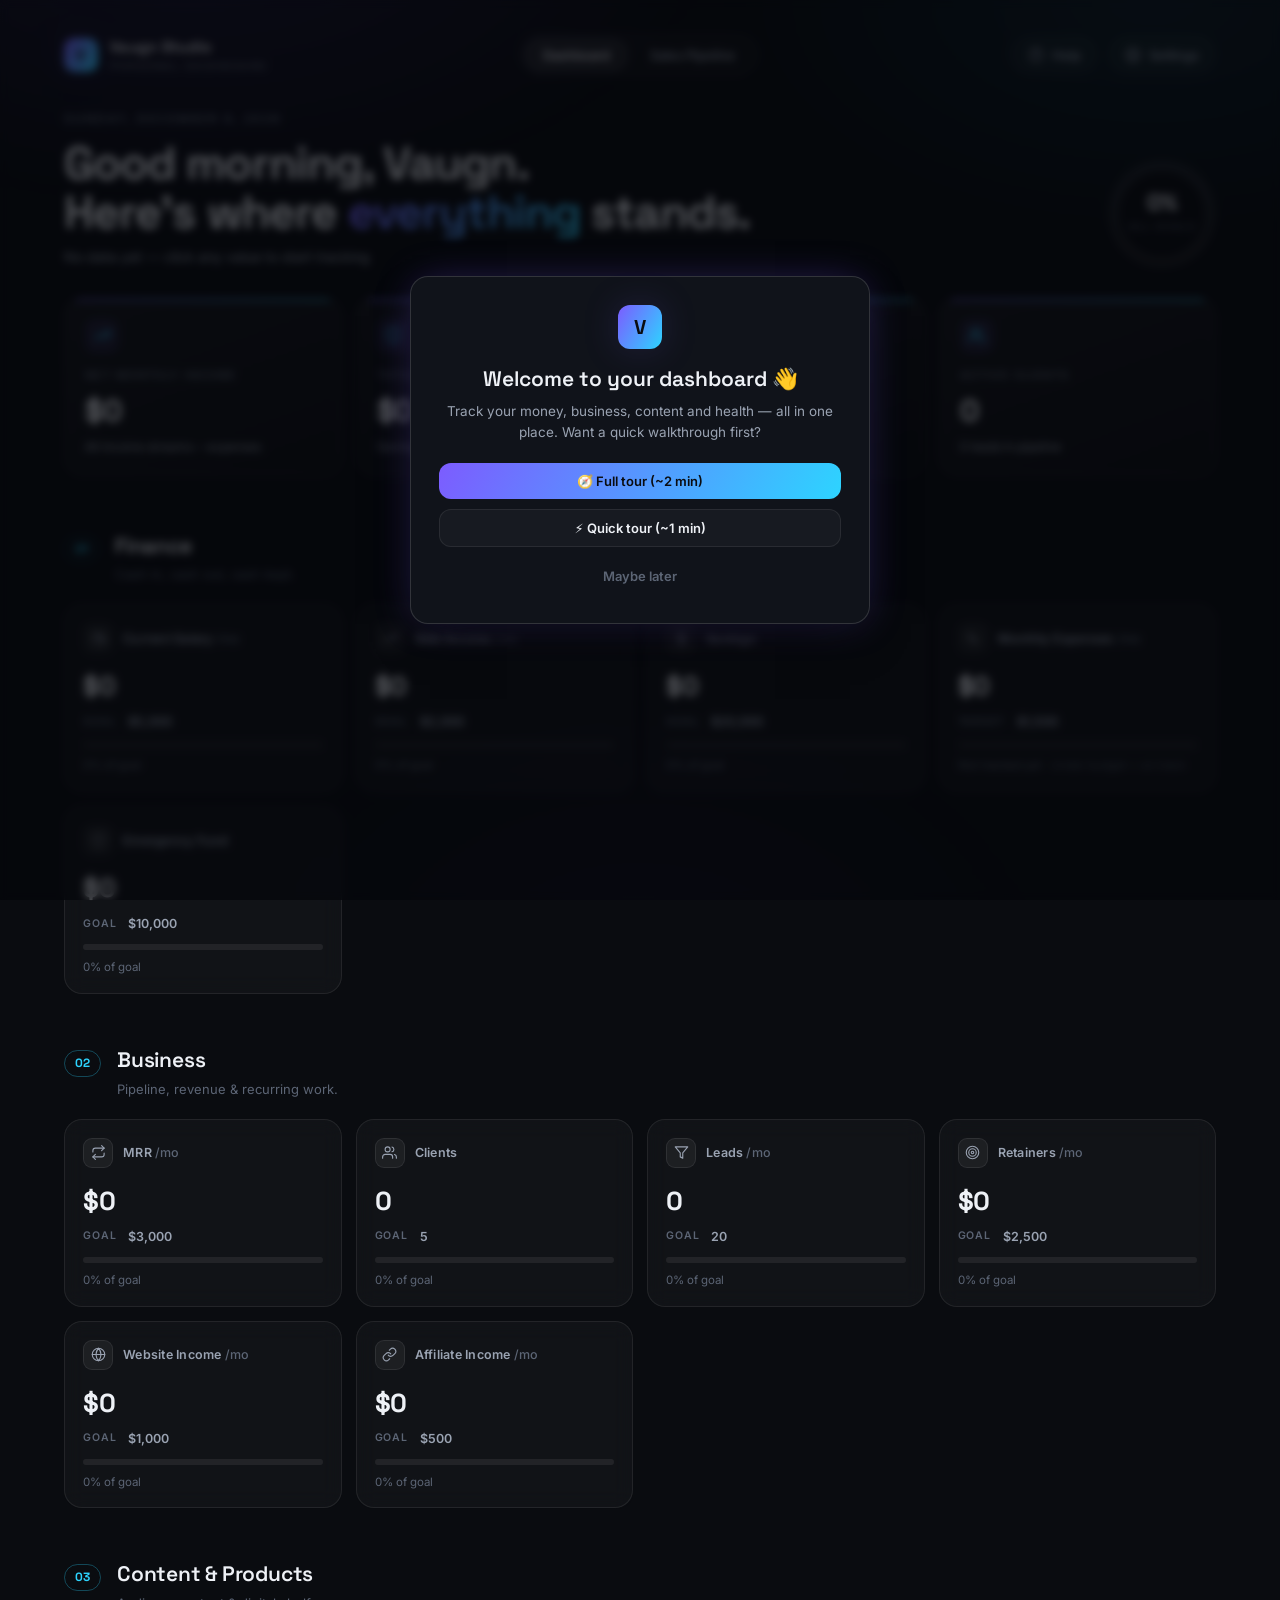
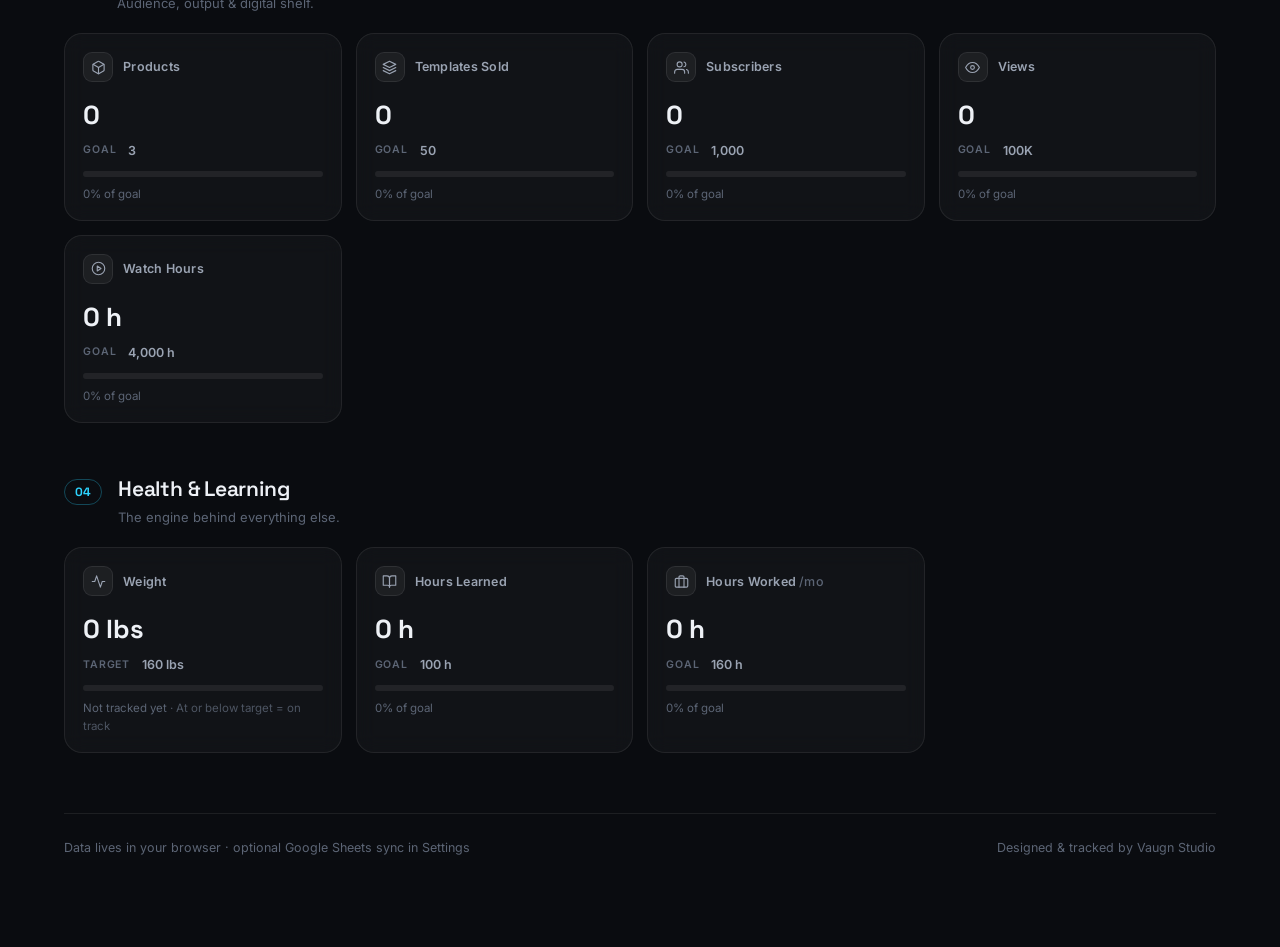
==== commit b001aeea: "Add Sales Pipeline CRM with dashboard sync and Help Center v2 - crm.html: 19-field lead records, 8 s" ====
--- a/index.html
+++ b/index.html
@@ -12,7 +12,7 @@
   <link href="https://fonts.googleapis.com/css2?family=Inter:wght@400;500;600;700&family=Space+Grotesk:wght@500;600;700&display=swap" rel="stylesheet" />
   <link rel="stylesheet" href="assets/css/styles.css" />
 </head>
-<body>
+<body data-page="dashboard">
   <div class="shell">
 
     <!-- Top bar -->
@@ -24,6 +24,10 @@
           <span class="brand__sub">Personal Dashboard</span>
         </span>
       </div>
+      <nav class="nav" aria-label="Main">
+        <a class="nav__link is-active" href="index.html" aria-current="page">Dashboard</a>
+        <a class="nav__link" href="crm.html">Sales Pipeline</a>
+      </nav>
       <div class="topbar__actions">
       <button class="icon-btn" id="helpBtn" aria-label="How to use this dashboard">
         <svg viewBox="0 0 24 24" fill="none" stroke="currentColor" stroke-width="1.8" stroke-linecap="round" stroke-linejoin="round">
@@ -60,6 +64,9 @@
 
     <div class="hero-stats" id="heroStats" aria-label="Headline stats"></div>
 
+    <!-- Pipeline summary strip (renders only when the CRM has data) -->
+    <div id="pipeStrip"></div>
+
     <!-- Metric sections (rendered by app.js) -->
     <main id="sections"></main>
 
@@ -79,9 +86,9 @@
 
     <div class="drawer__section" id="drawerHowTo">
       <h3>How to use</h3>
-      <p>New here? Read the guide or let the dashboard walk you through it.</p>
+      <p>New here? Browse the Help Center or let the dashboard walk you through it.</p>
       <div class="btn-row">
-        <button class="btn" id="howtoReadBtn">📖 Read me</button>
+        <button class="btn" id="howtoReadBtn">📖 Help Center</button>
         <button class="btn btn--primary" id="howtoTourBtn">🧭 Guide me</button>
       </div>
     </div>
@@ -108,6 +115,7 @@
           <option value="kg">Kilograms (kg)</option>
         </select>
       </label>
+      <label class="rcp-toggle"><input type="checkbox" id="kpiSyncToggle" checked /> Auto-sync Leads &amp; Clients from Pipeline</label>
     </div>
 
     <div class="drawer__section" id="drawerSheets">
@@ -142,67 +150,7 @@
 
   <div class="toast" id="toast" role="status" aria-live="polite"></div>
 
-  <!-- Help modal: Read Me / Guide Me chooser -->
-  <div class="modal" id="helpModal" hidden role="dialog" aria-modal="true" aria-label="How to use">
-    <div class="modal__card">
-      <button class="modal__close" id="helpClose" aria-label="Close">✕</button>
-      <div id="helpChooser">
-        <h2 class="modal__title">How to use</h2>
-        <p class="modal__sub">Pick the way you like to learn.</p>
-        <div class="help-options">
-          <button class="help-option" id="helpReadMe">
-            <span class="help-option__emoji">📖</span>
-            <span class="help-option__name">Read Me</span>
-            <span class="help-option__desc">Everything explained, at your own pace</span>
-          </button>
-          <button class="help-option" id="helpGuideMe">
-            <span class="help-option__emoji">🧭</span>
-            <span class="help-option__name">Guide Me</span>
-            <span class="help-option__desc">Interactive step-by-step tour</span>
-          </button>
-        </div>
-      </div>
-      <div id="helpTourPick" hidden>
-        <h2 class="modal__title">Choose your tour</h2>
-        <p class="modal__sub">Both are interactive — you'll even edit a real value.</p>
-        <div class="help-options">
-          <button class="help-option" data-tour="full">
-            <span class="help-option__emoji">🧭</span>
-            <span class="help-option__name">Full tour</span>
-            <span class="help-option__desc">~2 min · every feature, incl. Settings &amp; sync</span>
-          </button>
-          <button class="help-option" data-tour="quick">
-            <span class="help-option__emoji">⚡</span>
-            <span class="help-option__name">Quick tour</span>
-            <span class="help-option__desc">~1 min · just the essentials</span>
-          </button>
-        </div>
-        <button class="modal__back" id="helpBack">← Back</button>
-      </div>
-    </div>
-  </div>
-
-  <!-- First-visit welcome card -->
-  <div class="modal" id="welcomeModal" hidden role="dialog" aria-modal="true" aria-label="Welcome">
-    <div class="modal__card modal__card--welcome">
-      <span class="modal__mark">V</span>
-      <h2 class="modal__title">Welcome to your dashboard 👋</h2>
-      <p class="modal__sub">Track your money, business, content and health — all in one place. Want a quick walkthrough first?</p>
-      <div class="btn-row btn-row--stack">
-        <button class="btn btn--primary" data-tour="full">🧭 Full tour (~2 min)</button>
-        <button class="btn" data-tour="quick">⚡ Quick tour (~1 min)</button>
-        <button class="btn btn--ghost" id="welcomeLater">Maybe later</button>
-      </div>
-    </div>
-  </div>
-
-  <!-- Read Me guide panel -->
-  <div class="guide" id="guidePanel" hidden role="dialog" aria-modal="true" aria-label="How to use guide">
-    <div class="guide__inner">
-      <button class="modal__close guide__close" id="guideClose" aria-label="Close guide">✕</button>
-      <div id="guideContent"></div>
-    </div>
-  </div>
+  <!-- Help Center, help modal & welcome card are injected by assets/js/help.js -->
 
   <!-- Tour overlay -->
   <div class="tour" id="tour" hidden>
@@ -235,6 +183,8 @@
   <script src="assets/js/data.js"></script>
   <script src="assets/js/store.js"></script>
   <script src="assets/js/sheets-sync.js"></script>
+  <script src="assets/js/crm/crm-data.js"></script>
+  <script src="assets/js/crm/crm-store.js"></script>
   <script src="assets/js/app.js"></script>
   <script src="assets/js/tour.js"></script>
   <script src="assets/js/help.js"></script>
--- a/assets/css/styles.css
+++ b/assets/css/styles.css
@@ -909,3 +909,671 @@
 @media (max-width: 420px) {
   .grid { grid-template-columns: 1fr; }
 }
+
+/* ════════════════════════════════════════════════════════════
+   SALES PIPELINE (CRM)
+   ════════════════════════════════════════════════════════════ */
+
+/* ── Wireframe ribbon (Phase B only) ─────────────────────── */
+
+.wf-note {
+  position: sticky;
+  top: 0;
+  z-index: 90;
+  display: flex;
+  align-items: center;
+  justify-content: center;
+  gap: 14px;
+  padding: 8px 16px;
+  font-size: 12px;
+  color: #0a0c10;
+  background: var(--gradient);
+}
+.wf-note button { background: none; border: none; color: #0a0c10; font-size: 12px; cursor: pointer; opacity: 0.7; }
+.wf-note button:hover { opacity: 1; }
+
+/* ── Nav tabs ────────────────────────────────────────────── */
+
+.nav {
+  display: flex;
+  gap: 4px;
+  padding: 4px;
+  border: 1px solid var(--stroke);
+  border-radius: 999px;
+  background: var(--surface);
+}
+.nav__link {
+  padding: 8px 18px;
+  border-radius: 999px;
+  font: 500 13px var(--font-body);
+  color: var(--text-dim);
+  text-decoration: none;
+  transition: color 0.2s, background 0.2s;
+  white-space: nowrap;
+}
+.nav__link:hover { color: var(--text); }
+.nav__link.is-active {
+  color: var(--text);
+  background: rgba(255, 255, 255, 0.07);
+  box-shadow: inset 0 0 0 1px var(--stroke-strong);
+}
+
+.shell--wide { max-width: 1400px; }
+
+/* ── CRM page head ───────────────────────────────────────── */
+
+.crm-head {
+  display: flex;
+  align-items: flex-end;
+  justify-content: space-between;
+  gap: 16px;
+  padding: 6px 0 22px;
+}
+.crm-title {
+  font-family: var(--font-display);
+  font-size: clamp(26px, 3.6vw, 36px);
+  font-weight: 600;
+  letter-spacing: -0.02em;
+  margin: 0 0 2px;
+}
+.crm-title em {
+  font-style: normal;
+  background: var(--gradient);
+  -webkit-background-clip: text;
+  background-clip: text;
+  color: transparent;
+}
+.crm-sub { margin: 0; font-size: 13px; color: var(--text-faint); }
+.crm-new { flex: none; display: inline-flex; align-items: center; gap: 8px; }
+.crm-new kbd {
+  font: 600 10.5px var(--font-body);
+  background: rgba(10, 12, 16, 0.25);
+  border-radius: 4px;
+  padding: 1px 6px;
+}
+
+/* ── Stats bar ───────────────────────────────────────────── */
+
+.crm-stats {
+  display: grid;
+  grid-template-columns: repeat(5, 1fr);
+  gap: 12px;
+  padding-bottom: 22px;
+}
+.crm-stat {
+  border: 1px solid var(--stroke);
+  border-radius: var(--radius-sm);
+  background: var(--surface);
+  padding: 14px 16px;
+}
+.crm-stat__label {
+  margin: 0 0 3px;
+  font-size: 10.5px;
+  font-weight: 600;
+  letter-spacing: 0.12em;
+  text-transform: uppercase;
+  color: var(--text-faint);
+}
+.crm-stat__value {
+  margin: 0;
+  font-family: var(--font-display);
+  font-size: 21px;
+  font-weight: 700;
+}
+.crm-stat__extra { font-size: 11.5px; font-weight: 500; color: var(--text-faint); margin-left: 5px; }
+.crm-stat--alert .crm-stat__value { color: #fb923c; }
+.crm-stat--won .crm-stat__value { color: var(--accent-3); }
+
+/* ── Toolbar ─────────────────────────────────────────────── */
+
+.crm-toolbar {
+  position: relative;
+  display: flex;
+  align-items: center;
+  gap: 12px;
+  flex-wrap: wrap;
+  padding-bottom: 16px;
+}
+.crm-search {
+  display: flex;
+  align-items: center;
+  gap: 8px;
+  min-width: 210px;
+  padding: 0 12px;
+  border: 1px solid var(--stroke);
+  border-radius: var(--radius-sm);
+  background: var(--surface);
+  color: var(--text-faint);
+  transition: border-color 0.2s;
+}
+.crm-search:focus-within { border-color: var(--accent-1); }
+.crm-search svg { width: 14px; height: 14px; flex: none; }
+.crm-search input {
+  flex: 1;
+  background: none;
+  border: none;
+  outline: none;
+  color: var(--text);
+  font: 500 13px var(--font-body);
+  padding: 10px 0;
+}
+.crm-search kbd {
+  font: 600 10.5px var(--font-body);
+  color: var(--text-faint);
+  border: 1px solid var(--stroke);
+  border-radius: 4px;
+  padding: 1px 6px;
+}
+
+.crm-chips { display: flex; gap: 6px; flex-wrap: wrap; }
+.chip {
+  display: inline-flex;
+  align-items: center;
+  gap: 6px;
+  padding: 7px 12px;
+  border-radius: 999px;
+  border: 1px solid var(--stroke);
+  background: none;
+  color: var(--text-dim);
+  font: 500 12px var(--font-body);
+  cursor: pointer;
+  transition: border-color 0.2s, color 0.2s, background 0.2s;
+  white-space: nowrap;
+}
+.chip span { font-size: 10.5px; color: var(--text-faint); }
+.chip:hover { border-color: var(--stroke-strong); color: var(--text); }
+.chip.is-active {
+  border-color: var(--accent-1);
+  color: var(--text);
+  background: rgba(124, 92, 255, 0.12);
+}
+.chip.is-active span { color: var(--accent-2); }
+.chip--won.is-active { border-color: var(--accent-3); background: rgba(74, 222, 128, 0.1); }
+.chip--lost.is-active { border-color: var(--danger); background: rgba(255, 107, 107, 0.1); }
+.chip--due { color: #fb923c; border-color: rgba(251, 146, 60, 0.35); }
+
+.crm-toolbar__end { display: flex; gap: 10px; margin-left: auto; }
+.crm-select {
+  background: var(--surface);
+  border: 1px solid var(--stroke);
+  border-radius: 999px;
+  color: var(--text-dim);
+  font: 500 12.5px var(--font-body);
+  padding: 9px 14px;
+  outline: none;
+  cursor: pointer;
+}
+.crm-select option { background: var(--bg-raise); }
+
+/* column manager popover */
+.col-pop {
+  position: absolute;
+  right: 0;
+  top: calc(100% - 4px);
+  z-index: 30;
+  width: min(420px, 92vw);
+  background: var(--bg-raise);
+  border: 1px solid var(--stroke-strong);
+  border-radius: var(--radius-sm);
+  box-shadow: var(--shadow);
+  padding: 16px;
+}
+.col-pop__title {
+  margin: 0 0 10px;
+  font: 700 10.5px var(--font-display);
+  letter-spacing: 0.13em;
+  text-transform: uppercase;
+  color: var(--text-faint);
+}
+.col-pop__grid { display: grid; grid-template-columns: 1fr 1fr; gap: 7px 14px; }
+.col-pop__grid label {
+  display: flex;
+  align-items: center;
+  gap: 8px;
+  font-size: 12.5px;
+  color: var(--text-dim);
+  cursor: pointer;
+}
+.col-pop__grid input { accent-color: var(--accent-1); }
+
+/* ── Table ───────────────────────────────────────────────── */
+
+.crm-table-wrap {
+  border: 1px solid var(--stroke);
+  border-radius: var(--radius);
+  background: var(--surface);
+  overflow: auto;
+  max-height: calc(100vh - 130px);
+}
+.crm-table { width: 100%; border-collapse: collapse; font-size: 13px; min-width: 980px; }
+
+.crm-table thead th {
+  position: sticky;
+  top: 0;
+  z-index: 3;
+  background: #12151d;
+  text-align: left;
+  font: 600 10.5px var(--font-body);
+  letter-spacing: 0.11em;
+  text-transform: uppercase;
+  color: var(--text-faint);
+  padding: 12px 14px;
+  border-bottom: 1px solid var(--stroke-strong);
+  white-space: nowrap;
+}
+.sort-ind { color: var(--accent-2); margin-left: 2px; }
+
+.crm-table tbody td {
+  padding: 10px 14px;
+  border-top: 1px solid var(--stroke);
+  white-space: nowrap;
+  vertical-align: middle;
+}
+.crm-table tbody tr:first-child td { border-top: none; }
+.lead-row { cursor: pointer; transition: background 0.15s; }
+.lead-row:hover td { background: var(--surface-hover); }
+.lead-row--won td, .lead-row--lost td { opacity: 0.72; }
+
+.col-check { width: 36px; padding-right: 4px !important; }
+.col-check input { accent-color: var(--accent-1); cursor: pointer; }
+.col-num { text-align: right; font-family: var(--font-display); font-weight: 600; }
+.col-notes { max-width: 220px; overflow: hidden; text-overflow: ellipsis; }
+.col-rcp { text-align: center; }
+.cell-dim { color: var(--text-faint); font-size: 12.5px; }
+
+/* sticky first data column */
+.crm-table .col-business { position: sticky; left: 0; z-index: 2; background: #10131a; }
+.crm-table thead .col-business { z-index: 4; background: #12151d; }
+.lead-row:hover .col-business { background: #161a24; }
+
+.col-business { display: table-cell; }
+td.col-business { display: flex; align-items: center; gap: 10px; border-top: none !important; }
+.crm-table tbody tr + tr td.col-business { box-shadow: 0 -1px 0 var(--stroke); }
+
+.lead-avatar {
+  flex: none;
+  width: 28px;
+  height: 28px;
+  border-radius: 8px;
+  display: inline-grid;
+  place-items: center;
+  font: 700 12px var(--font-display);
+  color: var(--accent-2);
+  background: rgba(124, 92, 255, 0.14);
+  border: 1px solid rgba(124, 92, 255, 0.25);
+}
+.lead-avatar--lg { width: 40px; height: 40px; border-radius: 11px; font-size: 16px; }
+.lead-name { display: inline-flex; flex-direction: column; line-height: 1.25; font-weight: 600; }
+.lead-name small { font-weight: 400; font-size: 11px; color: var(--text-faint); }
+
+/* status badges */
+.badge {
+  display: inline-flex;
+  align-items: center;
+  gap: 6px;
+  padding: 3px 10px;
+  border-radius: 999px;
+  font: 600 11px var(--font-body);
+  white-space: nowrap;
+}
+.badge::before { content: ''; width: 5px; height: 5px; border-radius: 50%; background: currentColor; }
+.badge--lead          { color: #aab3c2; background: rgba(154, 163, 178, 0.13); }
+.badge--contacted     { color: #6ea8ff; background: rgba(110, 168, 255, 0.13); }
+.badge--replied       { color: var(--accent-2); background: rgba(45, 212, 255, 0.12); }
+.badge--call-booked   { color: #b7a3ff; background: rgba(124, 92, 255, 0.16); }
+.badge--proposal-sent { color: #fbbf24; background: rgba(251, 191, 36, 0.12); }
+.badge--follow-up     { color: #fb923c; background: rgba(251, 146, 60, 0.13); }
+.badge--won           { color: var(--accent-3); background: rgba(74, 222, 128, 0.13); }
+.badge--lost          { color: var(--danger); background: rgba(255, 107, 107, 0.12); }
+
+/* Reply · Call · Proposal trio */
+.rcp { display: inline-flex; gap: 5px; }
+.rcp i {
+  width: 18px;
+  height: 18px;
+  border-radius: 50%;
+  display: inline-grid;
+  place-items: center;
+  font-style: normal;
+  font-size: 10px;
+  border: 1px solid var(--stroke-strong);
+  color: transparent;
+}
+.rcp i.on { border-color: transparent; background: rgba(74, 222, 128, 0.16); color: var(--accent-3); }
+
+/* dates */
+.date { font-size: 12.5px; color: var(--text-dim); }
+.date--today { color: #fb923c; font-weight: 600; }
+.date--overdue { color: var(--danger); font-weight: 600; }
+
+/* ── Bulk bar ────────────────────────────────────────────── */
+
+.bulk-bar {
+  position: fixed;
+  left: 50%;
+  bottom: 24px;
+  transform: translateX(-50%);
+  z-index: 45;
+  display: flex;
+  align-items: center;
+  gap: 8px;
+  background: var(--bg-raise);
+  border: 1px solid var(--stroke-strong);
+  border-radius: 999px;
+  box-shadow: var(--shadow), var(--glow);
+  padding: 8px 10px 8px 18px;
+  animation: pop-in 0.25s cubic-bezier(0.22, 1, 0.36, 1);
+}
+.bulk-bar > span { font: 600 12.5px var(--font-body); color: var(--text); margin-right: 6px; white-space: nowrap; }
+.bulk-bar .btn { flex: none; min-width: 0; padding: 7px 13px; font-size: 12px; border-radius: 999px; }
+
+/* ── Lead drawer ─────────────────────────────────────────── */
+
+.drawer--lead { width: min(500px, 96vw); }
+.lead-drawer-title { display: flex; align-items: center; gap: 12px; }
+.lead-drawer-title .drawer__title { margin-bottom: 3px; }
+.lead-drawer-nav { display: flex; gap: 6px; }
+
+.field-grid { display: grid; grid-template-columns: 1fr 1fr; gap: 12px; }
+.field-grid .field { margin-bottom: 0; }
+.field--wide { grid-column: 1 / -1; }
+.field textarea {
+  width: 100%;
+  background: var(--surface);
+  border: 1px solid var(--stroke);
+  border-radius: var(--radius-sm);
+  color: var(--text);
+  font: 500 13.5px var(--font-body);
+  padding: 10px 12px;
+  outline: none;
+  resize: vertical;
+  transition: border-color 0.2s;
+}
+.field textarea:focus { border-color: var(--accent-1); }
+
+.rcp-toggles { display: flex; gap: 14px; flex-wrap: wrap; margin-top: 12px; }
+.rcp-toggle { display: flex; align-items: center; gap: 7px; font-size: 12.5px; color: var(--text-dim); cursor: pointer; }
+.rcp-toggle input { accent-color: var(--accent-3); }
+
+.activity { list-style: none; margin: 12px 0 0; padding: 0; }
+.activity li {
+  display: flex;
+  gap: 12px;
+  padding: 7px 0;
+  font-size: 12.5px;
+  color: var(--text-dim);
+  border-top: 1px solid var(--stroke);
+}
+.activity li span { flex: none; width: 52px; color: var(--text-faint); font-size: 11.5px; }
+
+/* ── Mobile cards ────────────────────────────────────────── */
+
+.crm-cards { display: none; }
+.lead-card {
+  border: 1px solid var(--stroke);
+  border-radius: var(--radius);
+  background: var(--surface);
+  padding: 14px;
+  margin-bottom: 10px;
+  cursor: pointer;
+}
+.lead-card__top { display: flex; align-items: center; gap: 10px; margin-bottom: 12px; }
+.lead-card__top > div { flex: 1; min-width: 0; }
+.lead-card__top strong { display: block; font-size: 14px; }
+.lead-card__top small { color: var(--text-faint); font-size: 11.5px; }
+.lead-card__bottom { display: flex; align-items: center; justify-content: space-between; }
+.lead-card__bottom strong { font-family: var(--font-display); }
+.crm-fab { display: none; position: fixed; left: 16px; right: 16px; bottom: 16px; z-index: 35; box-shadow: var(--shadow), var(--glow); }
+
+/* ── Table interaction states ────────────────────────────── */
+
+.th-sort {
+  background: none;
+  border: none;
+  padding: 0;
+  font: inherit;
+  color: inherit;
+  letter-spacing: inherit;
+  text-transform: inherit;
+  cursor: pointer;
+}
+.th-sort:hover { color: var(--text); }
+
+.lead-row.is-selected td { background: rgba(124, 92, 255, 0.07); }
+.lead-row.is-focused td { background: rgba(124, 92, 255, 0.1); }
+.lead-row.is-focused .col-business { background: #171325; }
+
+.cell-input {
+  width: 110px;
+  background: rgba(255, 255, 255, 0.06);
+  border: none;
+  outline: 2px solid var(--accent-1);
+  border-radius: 6px;
+  color: var(--text);
+  font: 500 13px var(--font-body);
+  padding: 4px 8px;
+}
+.rcp i { cursor: pointer; transition: border-color 0.15s; }
+.rcp i:hover { border-color: var(--accent-2); }
+.badge[data-act='status'] { cursor: pointer; border: none; }
+.badge[data-act='status']:hover { filter: brightness(1.2); }
+
+/* floating status menu */
+.status-menu {
+  position: fixed;
+  z-index: 65;
+  display: flex;
+  flex-direction: column;
+  align-items: flex-start;
+  gap: 6px;
+  background: var(--bg-raise);
+  border: 1px solid var(--stroke-strong);
+  border-radius: var(--radius-sm);
+  box-shadow: var(--shadow);
+  padding: 10px;
+  animation: pop-in 0.18s cubic-bezier(0.22, 1, 0.36, 1);
+}
+.status-menu .badge { cursor: pointer; border: none; }
+.status-menu .badge:hover { filter: brightness(1.25); }
+
+/* more menu */
+.col-pop--menu { width: 240px; display: flex; flex-direction: column; gap: 2px; padding: 8px; }
+.menu-item {
+  display: block;
+  width: 100%;
+  text-align: left;
+  background: none;
+  border: none;
+  border-radius: 8px;
+  padding: 9px 12px;
+  color: var(--text-dim);
+  font: 500 13px var(--font-body);
+  cursor: pointer;
+}
+.menu-item:hover { background: var(--surface-hover); color: var(--text); }
+
+/* empty states */
+.crm-empty {
+  border: 1px dashed var(--stroke-strong);
+  border-radius: var(--radius);
+  padding: 60px 24px;
+  text-align: center;
+}
+.crm-empty__mark { font-size: 34px; display: block; margin-bottom: 12px; }
+.crm-empty h2 { font-family: var(--font-display); font-size: 21px; font-weight: 600; margin: 0 0 8px; }
+.crm-empty p { color: var(--text-dim); font-size: 13.5px; max-width: 440px; margin: 0 auto 20px; }
+.crm-empty .btn-row { justify-content: center; }
+.crm-empty .btn { flex: none; }
+
+/* toast action button */
+.toast__act {
+  margin-left: 10px;
+  background: none;
+  border: none;
+  color: var(--accent-2);
+  font: 600 13px var(--font-body);
+  cursor: pointer;
+  text-decoration: underline;
+  text-underline-offset: 3px;
+}
+
+.drawer-hint { margin: 10px 0 0; font-size: 11.5px; color: var(--text-faint); }
+
+/* ── Dashboard: auto-synced cards + pipeline strip ───────── */
+
+.card__auto {
+  margin-left: auto;
+  font: 600 9.5px var(--font-body);
+  letter-spacing: 0.08em;
+  text-transform: uppercase;
+  color: var(--accent-2);
+  border: 1px solid rgba(45, 212, 255, 0.3);
+  border-radius: 999px;
+  padding: 2px 8px;
+  white-space: nowrap;
+}
+.card__auto + .card__badge { margin-left: 8px; }
+a.card__value--link { text-decoration: none; cursor: pointer; }
+a.card__value--link:hover { background: rgba(45, 212, 255, 0.08); }
+
+.pipe-strip {
+  display: flex;
+  align-items: center;
+  justify-content: space-between;
+  gap: 14px;
+  flex-wrap: wrap;
+  border: 1px solid var(--stroke);
+  border-radius: var(--radius);
+  background: var(--surface);
+  padding: 14px 20px;
+  margin: -26px 0 44px;
+}
+.pipe-strip__title {
+  font: 600 13.5px var(--font-display);
+  color: var(--text);
+  text-decoration: none;
+}
+.pipe-strip__title:hover { color: var(--accent-2); }
+.pipe-strip__stats { display: flex; gap: 22px; flex-wrap: wrap; font-size: 12.5px; color: var(--text-faint); }
+.pipe-strip__stats strong { font-family: var(--font-display); color: var(--text); margin-right: 4px; }
+.pipe-strip__stats a { text-decoration: none; color: inherit; }
+.pipe-strip__due, .pipe-strip__due strong { color: #fb923c !important; }
+
+/* ── Help Center ─────────────────────────────────────────── */
+
+.hc {
+  position: fixed;
+  inset: 0;
+  z-index: 55;
+  display: grid;
+  place-items: center;
+  padding: clamp(10px, 3vw, 36px);
+  background: rgba(6, 8, 12, 0.85);
+  backdrop-filter: blur(8px);
+  animation: fade-in 0.25s ease;
+}
+.hc__panel {
+  width: min(1020px, 100%);
+  height: min(720px, 100%);
+  display: flex;
+  flex-direction: column;
+  background: var(--bg-raise);
+  border: 1px solid var(--stroke-strong);
+  border-radius: var(--radius);
+  box-shadow: var(--shadow);
+  overflow: hidden;
+  animation: pop-in 0.3s cubic-bezier(0.22, 1, 0.36, 1);
+}
+.hc__head {
+  display: flex;
+  align-items: center;
+  gap: 14px;
+  flex-wrap: wrap;
+  padding: 16px 20px;
+  border-bottom: 1px solid var(--stroke);
+}
+.hc__head .guide__badge { margin: 0; }
+.hc__search { flex: 1; min-width: 180px; }
+.hc__tabs { display: flex; gap: 6px; }
+.hc__head .modal__close { position: static; }
+
+.hc__body { flex: 1; display: grid; grid-template-columns: 230px 1fr; min-height: 0; }
+
+.hc__toc {
+  border-right: 1px solid var(--stroke);
+  overflow-y: auto;
+  padding: 16px 12px 24px;
+}
+.hc__group {
+  margin: 14px 6px 6px;
+  font: 700 10px var(--font-display);
+  letter-spacing: 0.14em;
+  text-transform: uppercase;
+  color: var(--text-faint);
+}
+.hc__group:first-child { margin-top: 0; }
+.hc__link {
+  display: block;
+  width: 100%;
+  text-align: left;
+  background: none;
+  border: none;
+  border-radius: 8px;
+  padding: 7px 10px;
+  color: var(--text-dim);
+  font: 500 13px var(--font-body);
+  cursor: pointer;
+}
+.hc__link:hover { background: var(--surface-hover); color: var(--text); }
+.hc__link.is-active { background: rgba(124, 92, 255, 0.13); color: var(--text); }
+.hc__quick { font-size: 10px; }
+
+.hc__content { overflow-y: auto; padding: 26px clamp(20px, 4vw, 40px) 48px; }
+.hc__content .guide__hero h2 { font-size: 24px; margin-bottom: 4px; }
+.hc__content .guide__section:first-of-type { border-top: none; margin-top: 10px; padding-top: 0; }
+.hc__article { border-top: none !important; }
+
+.hc__content details {
+  border: 1px solid var(--stroke);
+  border-radius: var(--radius-sm);
+  padding: 10px 14px;
+  margin: 10px 0;
+}
+.hc__content summary { cursor: pointer; font-weight: 600; color: var(--text); font-size: 13.5px; }
+.hc__content details[open] summary { margin-bottom: 8px; }
+.hc__jump { background: none; border: none; color: var(--accent-2); font: 600 15px var(--font-display); cursor: pointer; padding: 0; }
+.hc__jump:hover { text-decoration: underline; }
+
+@media (max-width: 780px) {
+  .hc__body { grid-template-columns: 1fr; }
+  .hc__toc {
+    display: flex;
+    gap: 4px;
+    overflow-x: auto;
+    border-right: none;
+    border-bottom: 1px solid var(--stroke);
+    padding: 10px 12px;
+  }
+  .hc__group { display: none; }
+  .hc__link { white-space: nowrap; width: auto; }
+}
+
+/* ── CRM responsive ──────────────────────────────────────── */
+
+@media (max-width: 1024px) {
+  .crm-stats { grid-template-columns: repeat(3, 1fr); }
+  .crm-toolbar__end { margin-left: 0; }
+}
+
+@media (max-width: 640px) {
+  .brand > span:not(.brand__mark) { display: none; }
+  .crm-table-wrap { display: none !important; }
+  .crm-cards:not([hidden]) { display: block; }
+  .crm-fab { display: block; }
+  .crm-stats { grid-template-columns: repeat(2, 1fr); }
+  .crm-head { flex-direction: column; align-items: flex-start; }
+  .drawer--lead { width: 100vw; }
+  .field-grid { grid-template-columns: 1fr; }
+  .nav__link { padding: 7px 12px; font-size: 12px; }
+  .topbar { flex-wrap: wrap; }
+}
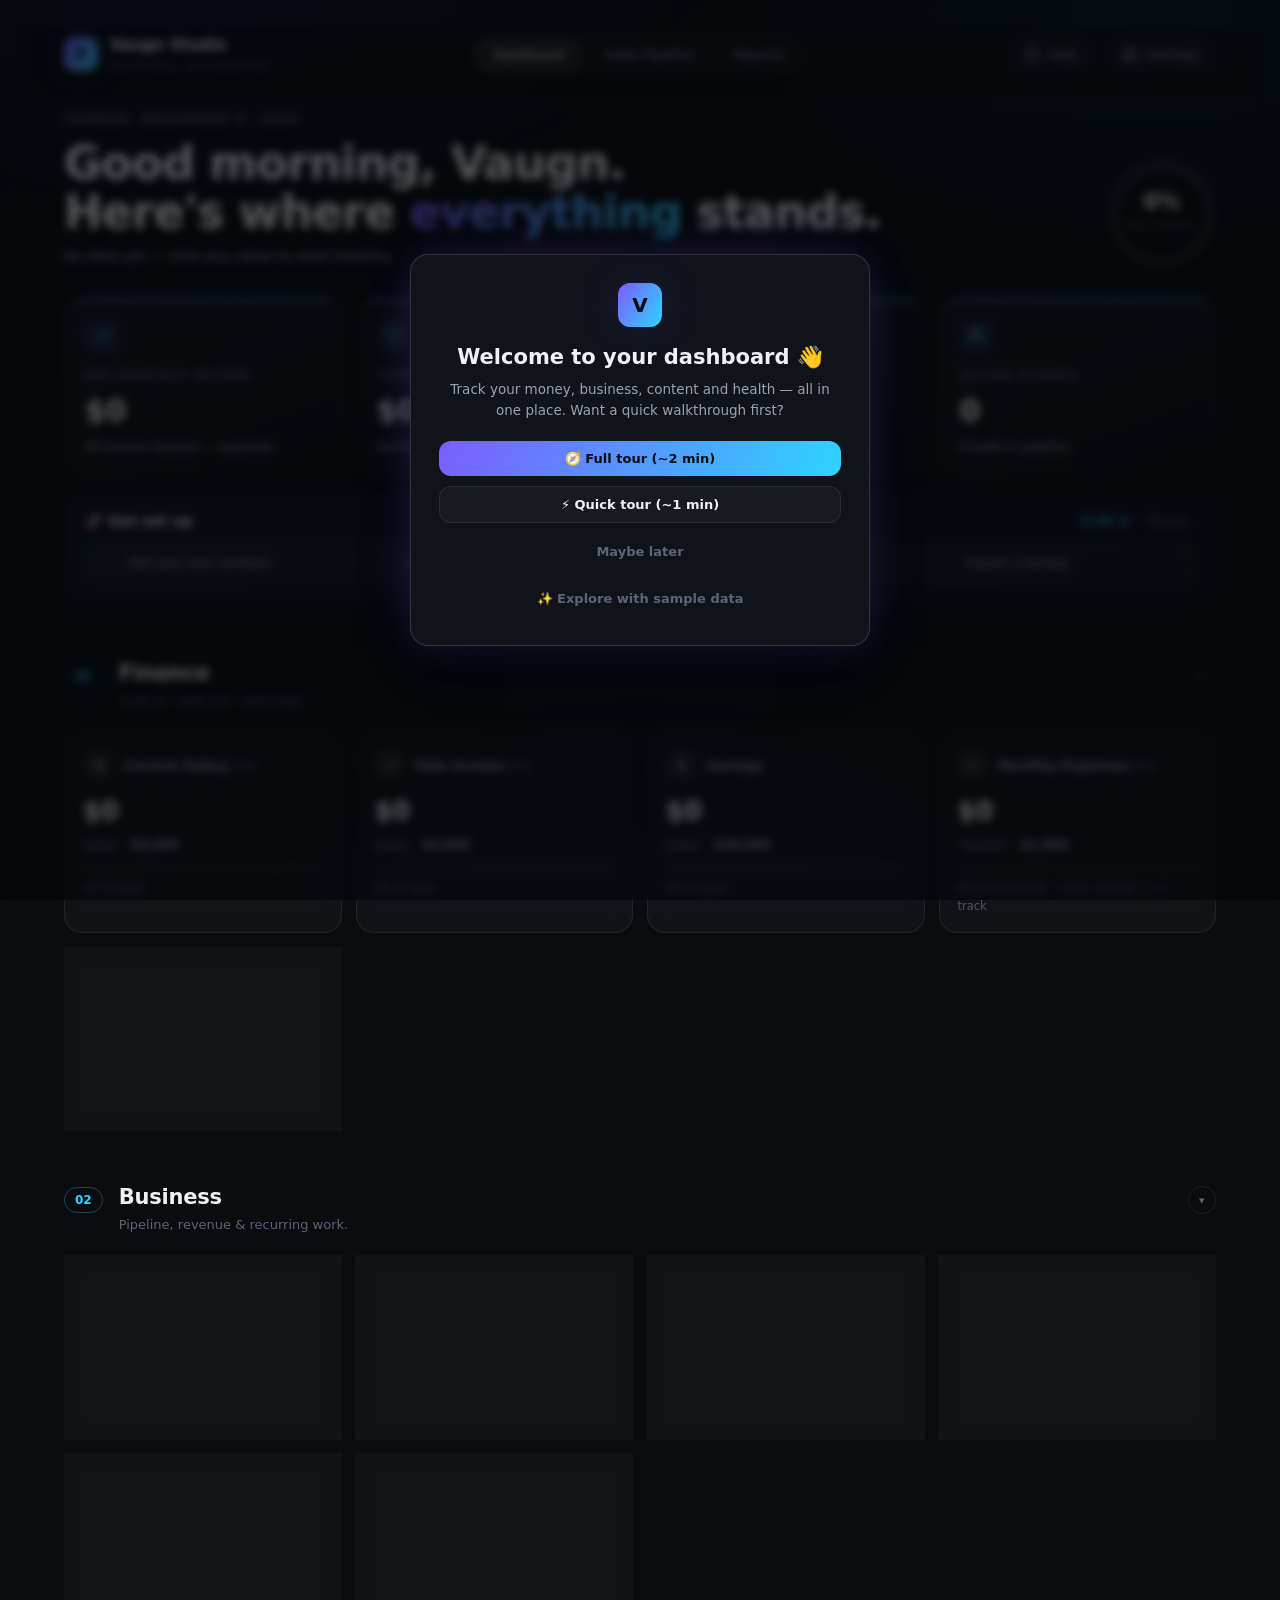
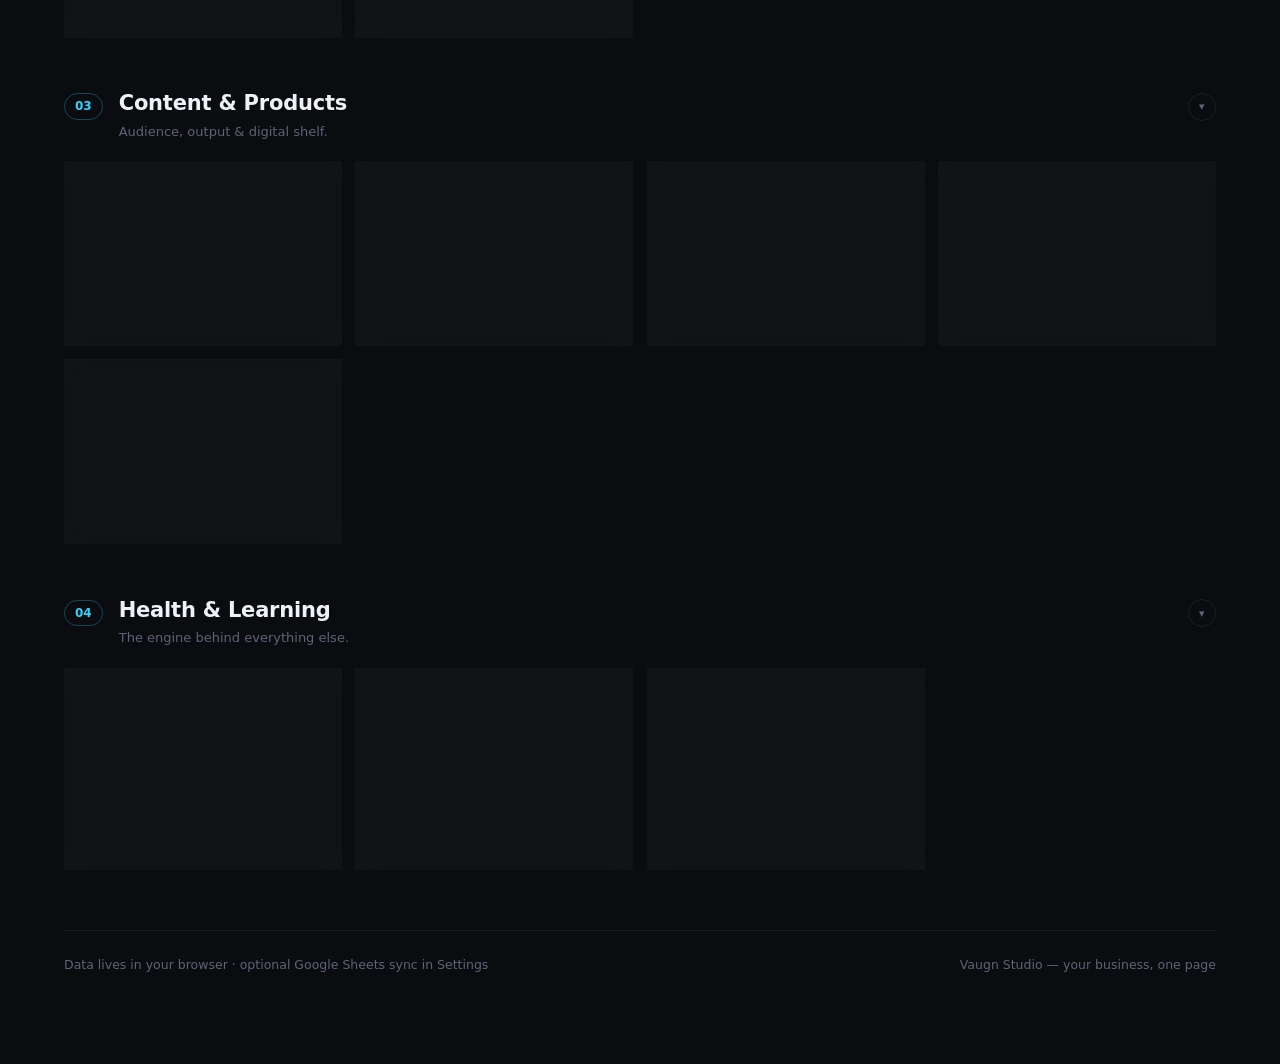
==== commit d1c5f9e0: "Update personal dashboard to latest: Reports+insights, themes, white-label, PWA, sample sandbox, log" ====
--- a/index.html
+++ b/index.html
@@ -3,9 +3,13 @@
 <head>
   <meta charset="UTF-8" />
   <meta name="viewport" content="width=device-width, initial-scale=1.0" />
-  <title>Vaugn — Personal Dashboard</title>
+  <title>Vaugn Studio — Dashboard</title>
   <meta name="description" content="Personal metrics dashboard — finance, business, content & health, tracked in one place." />
   <meta name="color-scheme" content="dark" />
+  <meta http-equiv="Content-Security-Policy" content="default-src 'self'; script-src 'self' 'unsafe-inline'; style-src 'self' 'unsafe-inline' https://fonts.googleapis.com; font-src https://fonts.gstatic.com; img-src 'self' data: blob:; connect-src 'self' https://script.google.com https://script.googleusercontent.com; manifest-src 'self'; object-src 'none'; base-uri 'self'" />
+  <meta name="theme-color" content="#0a0c10" />
+  <script>try { var _t = JSON.parse(localStorage.getItem("vaugn.dashboard.v1")).settings.theme; if (_t && _t !== "midnight") document.documentElement.dataset.theme = _t; } catch (e) {}</script>
+  <link rel="manifest" href="manifest.webmanifest" />
   <link rel="icon" href="data:image/svg+xml,<svg xmlns='http://www.w3.org/2000/svg' viewBox='0 0 100 100'><rect width='100' height='100' rx='24' fill='%237c5cff'/><text x='50' y='68' font-size='52' font-family='sans-serif' font-weight='700' text-anchor='middle' fill='%230a0c10'>V</text></svg>" />
   <link rel="preconnect" href="https://fonts.googleapis.com" />
   <link rel="preconnect" href="https://fonts.gstatic.com" crossorigin />
@@ -27,6 +31,7 @@
       <nav class="nav" aria-label="Main">
         <a class="nav__link is-active" href="index.html" aria-current="page">Dashboard</a>
         <a class="nav__link" href="crm.html">Sales Pipeline</a>
+        <a class="nav__link" href="reports.html">Reports</a>
       </nav>
       <div class="topbar__actions">
       <button class="icon-btn" id="helpBtn" aria-label="How to use this dashboard">
@@ -64,6 +69,8 @@
 
     <div class="hero-stats" id="heroStats" aria-label="Headline stats"></div>
 
+    <div id="checklist"></div>
+
     <!-- Pipeline summary strip (renders only when the CRM has data) -->
     <div id="pipeStrip"></div>
 
@@ -72,121 +79,31 @@
 
     <footer class="footer">
       <span>Data lives in your browser · optional Google Sheets sync in Settings</span>
-      <span>Designed &amp; tracked by Vaugn Studio</span>
+      <span>Vaugn Studio — your business, one page</span>
     </footer>
   </div>
 
-  <!-- Settings drawer -->
-  <div class="scrim" id="scrim"></div>
-  <aside class="drawer" id="drawer" aria-hidden="true" aria-label="Settings">
-    <div class="drawer__head">
-      <h2 class="drawer__title">Settings</h2>
-      <button class="drawer__close" id="drawerClose" aria-label="Close settings">✕</button>
-    </div>
-
-    <div class="drawer__section" id="drawerHowTo">
-      <h3>How to use</h3>
-      <p>New here? Browse the Help Center or let the dashboard walk you through it.</p>
-      <div class="btn-row">
-        <button class="btn" id="howtoReadBtn">📖 Help Center</button>
-        <button class="btn btn--primary" id="howtoTourBtn">🧭 Guide me</button>
-      </div>
-    </div>
-
-    <div class="drawer__section" id="drawerPrefs">
-      <h3>Preferences</h3>
-      <p>Display options for the whole dashboard.</p>
-      <label class="field"><span>Your name</span>
-        <input type="text" id="nameInput" placeholder="Vaugn" />
-      </label>
-      <label class="field"><span>Currency</span>
-        <select id="currencySelect">
-          <option value="USD">USD — US Dollar</option>
-          <option value="EUR">EUR — Euro</option>
-          <option value="GBP">GBP — British Pound</option>
-          <option value="PHP">PHP — Philippine Peso</option>
-          <option value="AUD">AUD — Australian Dollar</option>
-          <option value="CAD">CAD — Canadian Dollar</option>
-        </select>
-      </label>
-      <label class="field"><span>Weight unit</span>
-        <select id="weightUnitSelect">
-          <option value="lbs">Pounds (lbs)</option>
-          <option value="kg">Kilograms (kg)</option>
-        </select>
-      </label>
-      <label class="rcp-toggle"><input type="checkbox" id="kpiSyncToggle" checked /> Auto-sync Leads &amp; Clients from Pipeline</label>
-    </div>
-
-    <div class="drawer__section" id="drawerSheets">
-      <h3>Google Sheets sync</h3>
-      <p>Optional. Deploy <code>apps-script/Code.gs</code> as a Web App under your own Google account, then paste its URL here. The URL is stored only in this browser — never in the repo. See the README for the 2-minute setup.</p>
-      <label class="field"><span>Apps Script Web App URL</span>
-        <input type="url" id="sheetsUrlInput" placeholder="https://script.google.com/macros/s/…/exec" />
-      </label>
-      <div class="btn-row">
-        <button class="btn btn--primary" id="pushBtn">Push to Sheet</button>
-        <button class="btn" id="pullBtn">Pull from Sheet</button>
-      </div>
-    </div>
-
-    <div class="drawer__section" id="drawerBackup">
-      <h3>Backup</h3>
-      <p>Download or restore all values, goals and settings as a JSON file.</p>
-      <div class="btn-row">
-        <button class="btn" id="exportBtn">Export JSON</button>
-        <label class="btn file-btn">Import JSON<input type="file" id="importInput" accept="application/json,.json" /></label>
-      </div>
-    </div>
-
-    <div class="drawer__section">
-      <h3>Danger zone</h3>
-      <p>Erase everything stored in this browser and start over.</p>
-      <div class="btn-row">
-        <button class="btn btn--danger" id="resetBtn">Reset all data</button>
-      </div>
-    </div>
-  </aside>
+  <!-- Settings drawer is injected by assets/js/settings.js -->
 
   <div class="toast" id="toast" role="status" aria-live="polite"></div>
 
-  <!-- Help Center, help modal & welcome card are injected by assets/js/help.js -->
-
-  <!-- Tour overlay -->
-  <div class="tour" id="tour" hidden>
-    <div class="tour__blocker" id="tourBlocker"></div>
-    <div class="tour__spotlight" id="tourSpotlight"></div>
-    <div class="tour__tip" id="tourTip" role="dialog" aria-live="polite">
-      <button class="tour__x" id="tourClose" aria-label="Exit tutorial">✕</button>
-      <p class="tour__count" id="tourCount"></p>
-      <h3 class="tour__title" id="tourTitle"></h3>
-      <p class="tour__text" id="tourText"></p>
-      <div class="tour__controls">
-        <button class="btn btn--ghost" id="tourExit">Exit</button>
-        <button class="btn" id="tourPrev" hidden>← Previous</button>
-        <button class="btn btn--primary" id="tourNext">Next →</button>
-      </div>
-    </div>
-  </div>
-
-  <!-- Exit-tour confirmation -->
-  <div class="tour-confirm" id="tourConfirm" hidden role="alertdialog" aria-label="Exit tutorial confirmation">
-    <div class="tour-confirm__card">
-      <p class="tour-confirm__msg">Do you want to exit the tutorial?</p>
-      <div class="btn-row">
-        <button class="btn btn--primary" id="tourConfirmNo">No, continue</button>
-        <button class="btn" id="tourConfirmYes">Yes, exit</button>
-      </div>
-    </div>
-  </div>
+  <!-- Help Center, help modal, welcome card & tour overlay are injected by help.js / tour.js -->
 
   <script src="assets/js/data.js"></script>
   <script src="assets/js/store.js"></script>
   <script src="assets/js/sheets-sync.js"></script>
   <script src="assets/js/crm/crm-data.js"></script>
   <script src="assets/js/crm/crm-store.js"></script>
+  <script src="assets/js/history.js"></script>
+  <script src="assets/js/settings.js"></script>
   <script src="assets/js/app.js"></script>
   <script src="assets/js/tour.js"></script>
   <script src="assets/js/help.js"></script>
+  <script src="assets/js/sample-data.js"></script>
+  <script>
+    if ('serviceWorker' in navigator && location.protocol.startsWith('http')) {
+      navigator.serviceWorker.register('sw.js');
+    }
+  </script>
 </body>
 </html>
--- a/assets/css/styles.css
+++ b/assets/css/styles.css
@@ -6,10 +6,10 @@
   /* color tokens */
   --bg: #0a0c10;
   --bg-raise: #10131a;
-  --surface: rgba(255, 255, 255, 0.03);
-  --surface-hover: rgba(255, 255, 255, 0.055);
-  --stroke: rgba(255, 255, 255, 0.08);
-  --stroke-strong: rgba(255, 255, 255, 0.14);
+  --surface: rgba(var(--ink-rgb), 0.03);
+  --surface-hover: rgba(var(--ink-rgb), 0.055);
+  --stroke: rgba(var(--ink-rgb), 0.08);
+  --stroke-strong: rgba(var(--ink-rgb), 0.14);
   --text: #eef1f6;
   --text-dim: #9aa3b2;
   --text-faint: #5c6575;
@@ -17,13 +17,26 @@
   --accent-2: #2dd4ff;
   --accent-3: #4ade80;
   --danger: #ff6b6b;
+  --warn: #fbbf24;
+  --orange: #fb923c;
+  --badge-slate: #aab3c2;
+  --badge-blue: #6ea8ff;
+  --badge-violet: #b7a3ff;
+  --on-accent: #0a0c10;
+  --on-accent-rgb: 10, 12, 16;
+  --ink-rgb: 255, 255, 255;
+  --scrim-rgb: 4, 6, 10;
+  --bg-thead: #12151d;
+  --bg-sticky: #10131a;
+  --bg-sticky-hover: #161a24;
+  --bg-sticky-focus: #171325;
   --gradient: linear-gradient(120deg, var(--accent-1), var(--accent-2));
 
   /* shape & depth */
   --radius: 18px;
   --radius-sm: 12px;
   --shadow: 0 20px 50px -20px rgba(0, 0, 0, 0.65);
-  --glow: 0 0 40px -8px rgba(124, 92, 255, 0.35);
+  --glow: 0 0 40px -8px color-mix(in srgb, var(--accent-1) 35%, transparent);
 
   /* type */
   --font-display: 'Space Grotesk', system-ui, sans-serif;
@@ -52,9 +65,9 @@
   inset: 0;
   pointer-events: none;
   background:
-    radial-gradient(900px 500px at 15% -10%, rgba(124, 92, 255, 0.14), transparent 60%),
-    radial-gradient(800px 450px at 90% 0%, rgba(45, 212, 255, 0.09), transparent 55%),
-    radial-gradient(700px 500px at 50% 110%, rgba(124, 92, 255, 0.06), transparent 60%);
+    radial-gradient(900px 500px at 15% -10%, color-mix(in srgb, var(--accent-1) 14%, transparent), transparent 60%),
+    radial-gradient(800px 450px at 90% 0%, color-mix(in srgb, var(--accent-2) 9%, transparent), transparent 55%),
+    radial-gradient(700px 500px at 50% 110%, color-mix(in srgb, var(--accent-1) 6%, transparent), transparent 60%);
   z-index: 0;
 }
 
@@ -94,7 +107,7 @@
   place-items: center;
   font-size: 15px;
   font-weight: 700;
-  color: #0a0c10;
+  color: var(--on-accent);
   box-shadow: var(--glow);
 }
 
@@ -173,7 +186,7 @@
   place-items: center;
   background:
     radial-gradient(closest-side, var(--bg) 78%, transparent 79% 100%),
-    conic-gradient(var(--accent-1) 0deg, var(--accent-2) calc(var(--pct) * 360deg), rgba(255, 255, 255, 0.07) 0deg);
+    conic-gradient(var(--accent-1) 0deg, var(--accent-2) calc(var(--pct) * 360deg), rgba(var(--ink-rgb), 0.07) 0deg);
   transition: background 0.6s;
 }
 .ring__inner { text-align: center; }
@@ -192,7 +205,7 @@
   position: relative;
   border: 1px solid var(--stroke);
   border-radius: var(--radius);
-  background: linear-gradient(160deg, rgba(255, 255, 255, 0.05), rgba(255, 255, 255, 0.015));
+  background: linear-gradient(160deg, rgba(var(--ink-rgb), 0.05), rgba(var(--ink-rgb), 0.015));
   padding: 20px 20px 18px;
   overflow: hidden;
   transition: transform 0.25s, border-color 0.25s;
@@ -213,7 +226,7 @@
   border-radius: 10px;
   display: grid;
   place-items: center;
-  background: rgba(124, 92, 255, 0.12);
+  background: color-mix(in srgb, var(--accent-1) 12%, transparent);
   color: var(--accent-2);
   margin-bottom: 14px;
 }
@@ -255,7 +268,7 @@
   font-size: 12px;
   font-weight: 700;
   color: var(--accent-2);
-  border: 1px solid rgba(45, 212, 255, 0.3);
+  border: 1px solid color-mix(in srgb, var(--accent-2) 30%, transparent);
   border-radius: 999px;
   padding: 3px 10px;
 }
@@ -293,7 +306,7 @@
   background: var(--surface-hover);
   box-shadow: var(--shadow);
 }
-.card.is-done { border-color: rgba(74, 222, 128, 0.35); }
+.card.is-done { border-color: color-mix(in srgb, var(--accent-3) 35%, transparent); }
 
 .card__head { display: flex; align-items: center; gap: 10px; margin-bottom: 14px; }
 
@@ -304,7 +317,7 @@
   border-radius: 9px;
   display: grid;
   place-items: center;
-  background: rgba(255, 255, 255, 0.05);
+  background: rgba(var(--ink-rgb), 0.05);
   border: 1px solid var(--stroke);
   color: var(--text-dim);
 }
@@ -328,7 +341,7 @@
   display: grid;
   place-items: center;
   font-size: 11px;
-  color: #0a0c10;
+  color: var(--on-accent);
   background: var(--accent-3);
 }
 
@@ -349,9 +362,9 @@
   cursor: text;
   transition: background 0.15s;
 }
-.card__value:hover { background: rgba(255, 255, 255, 0.05); }
+.card__value:hover { background: rgba(var(--ink-rgb), 0.05); }
 .card__value--input {
-  background: rgba(255, 255, 255, 0.06);
+  background: rgba(var(--ink-rgb), 0.06);
   outline: 2px solid var(--accent-1);
   cursor: auto;
 }
@@ -381,9 +394,9 @@
   cursor: text;
   transition: background 0.15s, color 0.15s;
 }
-.card__goal-value:hover { background: rgba(255, 255, 255, 0.06); color: var(--text); }
+.card__goal-value:hover { background: rgba(var(--ink-rgb), 0.06); color: var(--text); }
 .card__goal-value--input {
-  background: rgba(255, 255, 255, 0.06);
+  background: rgba(var(--ink-rgb), 0.06);
   outline: 2px solid var(--accent-1);
   width: 110px;
   cursor: auto;
@@ -397,7 +410,7 @@
 .card__progress {
   height: 6px;
   border-radius: 999px;
-  background: rgba(255, 255, 255, 0.07);
+  background: rgba(var(--ink-rgb), 0.07);
   overflow: hidden;
 }
 .card__progress-fill {
@@ -417,7 +430,7 @@
 .scrim {
   position: fixed;
   inset: 0;
-  background: rgba(4, 6, 10, 0.6);
+  background: rgba(var(--scrim-rgb), 0.6);
   backdrop-filter: blur(3px);
   opacity: 0;
   pointer-events: none;
@@ -512,10 +525,10 @@
 }
 .btn:hover:not(:disabled) { border-color: var(--stroke-strong); background: var(--surface-hover); }
 .btn:disabled { opacity: 0.5; cursor: wait; }
-.btn--primary { background: var(--gradient); border: none; color: #0a0c10; }
+.btn--primary { background: var(--gradient); border: none; color: var(--on-accent); }
 .btn--primary:hover:not(:disabled) { filter: brightness(1.1); }
-.btn--danger { color: var(--danger); border-color: rgba(255, 107, 107, 0.3); }
-.btn--danger:hover { background: rgba(255, 107, 107, 0.08); border-color: rgba(255, 107, 107, 0.5); }
+.btn--danger { color: var(--danger); border-color: color-mix(in srgb, var(--danger) 30%, transparent); }
+.btn--danger:hover { background: color-mix(in srgb, var(--danger) 8%, transparent); border-color: color-mix(in srgb, var(--danger) 50%, transparent); }
 .btn.is-busy { position: relative; color: transparent; }
 .btn.is-busy::after {
   content: '';
@@ -525,7 +538,7 @@
   width: 15px;
   height: 15px;
   border-radius: 50%;
-  border: 2px solid rgba(255, 255, 255, 0.25);
+  border: 2px solid rgba(var(--ink-rgb), 0.25);
   border-top-color: var(--accent-2);
   animation: spin 0.7s linear infinite;
 }
@@ -555,7 +568,7 @@
   max-width: 88vw;
 }
 .toast.is-visible { opacity: 1; transform: translate(-50%, 0); }
-.toast--error { border-color: rgba(255, 107, 107, 0.5); color: var(--danger); }
+.toast--error { border-color: color-mix(in srgb, var(--danger) 50%, transparent); color: var(--danger); }
 
 /* ── Footer ──────────────────────────────────────────────── */
 
@@ -588,7 +601,7 @@
   display: grid;
   place-items: center;
   padding: 20px;
-  background: rgba(4, 6, 10, 0.66);
+  background: rgba(var(--scrim-rgb), 0.66);
   backdrop-filter: blur(4px);
   animation: fade-in 0.25s ease;
 }
@@ -615,7 +628,7 @@
   height: 44px;
   border-radius: 12px;
   background: var(--gradient);
-  color: #0a0c10;
+  color: var(--on-accent);
   font: 700 20px var(--font-display);
   box-shadow: var(--glow);
   margin-bottom: 14px;
@@ -685,7 +698,7 @@
   inset: 0;
   z-index: 55;
   overflow-y: auto;
-  background: rgba(6, 8, 12, 0.88);
+  background: rgba(var(--scrim-rgb), 0.88);
   backdrop-filter: blur(8px);
   animation: fade-in 0.25s ease;
 }
@@ -710,7 +723,7 @@
   letter-spacing: 0.14em;
   text-transform: uppercase;
   color: var(--accent-2);
-  border: 1px solid rgba(45, 212, 255, 0.3);
+  border: 1px solid color-mix(in srgb, var(--accent-2) 30%, transparent);
   border-radius: 999px;
   padding: 3px 12px;
   margin-bottom: 14px;
@@ -743,7 +756,7 @@
   font-size: 11px;
   font-weight: 700;
   color: var(--accent-2);
-  border: 1px solid rgba(45, 212, 255, 0.3);
+  border: 1px solid color-mix(in srgb, var(--accent-2) 30%, transparent);
   border-radius: 999px;
   padding: 2px 9px;
 }
@@ -758,7 +771,7 @@
 
 .guide kbd {
   font: 600 11.5px var(--font-body);
-  background: rgba(255, 255, 255, 0.08);
+  background: rgba(var(--ink-rgb), 0.08);
   border: 1px solid var(--stroke-strong);
   border-bottom-width: 2px;
   border-radius: 5px;
@@ -766,7 +779,7 @@
 }
 .guide code {
   font-size: 12px;
-  background: rgba(255, 255, 255, 0.07);
+  background: rgba(var(--ink-rgb), 0.07);
   border-radius: 5px;
   padding: 1px 6px;
 }
@@ -791,9 +804,9 @@
 .tour__spotlight {
   position: fixed;
   border-radius: 20px;
-  box-shadow: 0 0 0 9999px rgba(4, 6, 10, 0.78);
-  border: 1.5px solid rgba(124, 92, 255, 0.9);
-  outline: 3px solid rgba(124, 92, 255, 0.25);
+  box-shadow: 0 0 0 9999px rgba(var(--scrim-rgb), 0.78);
+  border: 1.5px solid color-mix(in srgb, var(--accent-1) 90%, transparent);
+  outline: 3px solid color-mix(in srgb, var(--accent-1) 25%, transparent);
   transition: top 0.4s cubic-bezier(0.22, 1, 0.36, 1), left 0.4s cubic-bezier(0.22, 1, 0.36, 1),
               width 0.4s cubic-bezier(0.22, 1, 0.36, 1), height 0.4s cubic-bezier(0.22, 1, 0.36, 1);
   pointer-events: none;
@@ -859,7 +872,7 @@
   display: grid;
   place-items: center;
   padding: 20px;
-  background: rgba(4, 6, 10, 0.55);
+  background: rgba(var(--scrim-rgb), 0.55);
   animation: fade-in 0.2s ease;
 }
 
@@ -926,10 +939,10 @@
   gap: 14px;
   padding: 8px 16px;
   font-size: 12px;
-  color: #0a0c10;
+  color: var(--on-accent);
   background: var(--gradient);
 }
-.wf-note button { background: none; border: none; color: #0a0c10; font-size: 12px; cursor: pointer; opacity: 0.7; }
+.wf-note button { background: none; border: none; color: var(--on-accent); font-size: 12px; cursor: pointer; opacity: 0.7; }
 .wf-note button:hover { opacity: 1; }
 
 /* ── Nav tabs ────────────────────────────────────────────── */
@@ -954,7 +967,7 @@
 .nav__link:hover { color: var(--text); }
 .nav__link.is-active {
   color: var(--text);
-  background: rgba(255, 255, 255, 0.07);
+  background: rgba(var(--ink-rgb), 0.07);
   box-shadow: inset 0 0 0 1px var(--stroke-strong);
 }
 
@@ -987,7 +1000,7 @@
 .crm-new { flex: none; display: inline-flex; align-items: center; gap: 8px; }
 .crm-new kbd {
   font: 600 10.5px var(--font-body);
-  background: rgba(10, 12, 16, 0.25);
+  background: rgba(var(--on-accent-rgb), 0.25);
   border-radius: 4px;
   padding: 1px 6px;
 }
@@ -1021,7 +1034,7 @@
   font-weight: 700;
 }
 .crm-stat__extra { font-size: 11.5px; font-weight: 500; color: var(--text-faint); margin-left: 5px; }
-.crm-stat--alert .crm-stat__value { color: #fb923c; }
+.crm-stat--alert .crm-stat__value { color: var(--orange); }
 .crm-stat--won .crm-stat__value { color: var(--accent-3); }
 
 /* ── Toolbar ─────────────────────────────────────────────── */
@@ -1085,12 +1098,12 @@
 .chip.is-active {
   border-color: var(--accent-1);
   color: var(--text);
-  background: rgba(124, 92, 255, 0.12);
+  background: color-mix(in srgb, var(--accent-1) 12%, transparent);
 }
 .chip.is-active span { color: var(--accent-2); }
-.chip--won.is-active { border-color: var(--accent-3); background: rgba(74, 222, 128, 0.1); }
-.chip--lost.is-active { border-color: var(--danger); background: rgba(255, 107, 107, 0.1); }
-.chip--due { color: #fb923c; border-color: rgba(251, 146, 60, 0.35); }
+.chip--won.is-active { border-color: var(--accent-3); background: color-mix(in srgb, var(--accent-3) 10%, transparent); }
+.chip--lost.is-active { border-color: var(--danger); background: color-mix(in srgb, var(--danger) 10%, transparent); }
+.chip--due { color: var(--orange); border-color: color-mix(in srgb, var(--orange) 35%, transparent); }
 
 .crm-toolbar__end { display: flex; gap: 10px; margin-left: auto; }
 .crm-select {
@@ -1151,7 +1164,7 @@
   position: sticky;
   top: 0;
   z-index: 3;
-  background: #12151d;
+  background: var(--bg-thead);
   text-align: left;
   font: 600 10.5px var(--font-body);
   letter-spacing: 0.11em;
@@ -1182,9 +1195,9 @@
 .cell-dim { color: var(--text-faint); font-size: 12.5px; }
 
 /* sticky first data column */
-.crm-table .col-business { position: sticky; left: 0; z-index: 2; background: #10131a; }
-.crm-table thead .col-business { z-index: 4; background: #12151d; }
-.lead-row:hover .col-business { background: #161a24; }
+.crm-table .col-business { position: sticky; left: 0; z-index: 2; background: var(--bg-sticky); }
+.crm-table thead .col-business { z-index: 4; background: var(--bg-thead); }
+.lead-row:hover .col-business { background: var(--bg-sticky-hover); }
 
 .col-business { display: table-cell; }
 td.col-business { display: flex; align-items: center; gap: 10px; border-top: none !important; }
@@ -1199,8 +1212,8 @@
   place-items: center;
   font: 700 12px var(--font-display);
   color: var(--accent-2);
-  background: rgba(124, 92, 255, 0.14);
-  border: 1px solid rgba(124, 92, 255, 0.25);
+  background: color-mix(in srgb, var(--accent-1) 14%, transparent);
+  border: 1px solid color-mix(in srgb, var(--accent-1) 25%, transparent);
 }
 .lead-avatar--lg { width: 40px; height: 40px; border-radius: 11px; font-size: 16px; }
 .lead-name { display: inline-flex; flex-direction: column; line-height: 1.25; font-weight: 600; }
@@ -1217,14 +1230,14 @@
   white-space: nowrap;
 }
 .badge::before { content: ''; width: 5px; height: 5px; border-radius: 50%; background: currentColor; }
-.badge--lead          { color: #aab3c2; background: rgba(154, 163, 178, 0.13); }
-.badge--contacted     { color: #6ea8ff; background: rgba(110, 168, 255, 0.13); }
-.badge--replied       { color: var(--accent-2); background: rgba(45, 212, 255, 0.12); }
-.badge--call-booked   { color: #b7a3ff; background: rgba(124, 92, 255, 0.16); }
-.badge--proposal-sent { color: #fbbf24; background: rgba(251, 191, 36, 0.12); }
-.badge--follow-up     { color: #fb923c; background: rgba(251, 146, 60, 0.13); }
-.badge--won           { color: var(--accent-3); background: rgba(74, 222, 128, 0.13); }
-.badge--lost          { color: var(--danger); background: rgba(255, 107, 107, 0.12); }
+.badge--lead          { color: var(--badge-slate); background: color-mix(in srgb, var(--badge-slate) 13%, transparent); }
+.badge--contacted     { color: var(--badge-blue); background: color-mix(in srgb, var(--badge-blue) 13%, transparent); }
+.badge--replied       { color: var(--accent-2); background: color-mix(in srgb, var(--accent-2) 12%, transparent); }
+.badge--call-booked   { color: var(--badge-violet); background: color-mix(in srgb, var(--accent-1) 16%, transparent); }
+.badge--proposal-sent { color: var(--warn); background: color-mix(in srgb, var(--warn) 12%, transparent); }
+.badge--follow-up     { color: var(--orange); background: color-mix(in srgb, var(--orange) 13%, transparent); }
+.badge--won           { color: var(--accent-3); background: color-mix(in srgb, var(--accent-3) 13%, transparent); }
+.badge--lost          { color: var(--danger); background: color-mix(in srgb, var(--danger) 12%, transparent); }
 
 /* Reply · Call · Proposal trio */
 .rcp { display: inline-flex; gap: 5px; }
@@ -1239,11 +1252,11 @@
   border: 1px solid var(--stroke-strong);
   color: transparent;
 }
-.rcp i.on { border-color: transparent; background: rgba(74, 222, 128, 0.16); color: var(--accent-3); }
+.rcp i.on { border-color: transparent; background: color-mix(in srgb, var(--accent-3) 16%, transparent); color: var(--accent-3); }
 
 /* dates */
 .date { font-size: 12.5px; color: var(--text-dim); }
-.date--today { color: #fb923c; font-weight: 600; }
+.date--today { color: var(--orange); font-weight: 600; }
 .date--overdue { color: var(--danger); font-weight: 600; }
 
 /* ── Bulk bar ────────────────────────────────────────────── */
@@ -1339,13 +1352,13 @@
 }
 .th-sort:hover { color: var(--text); }
 
-.lead-row.is-selected td { background: rgba(124, 92, 255, 0.07); }
-.lead-row.is-focused td { background: rgba(124, 92, 255, 0.1); }
-.lead-row.is-focused .col-business { background: #171325; }
+.lead-row.is-selected td { background: color-mix(in srgb, var(--accent-1) 7%, transparent); }
+.lead-row.is-focused td { background: color-mix(in srgb, var(--accent-1) 10%, transparent); }
+.lead-row.is-focused .col-business { background: var(--bg-sticky-focus); }
 
 .cell-input {
   width: 110px;
-  background: rgba(255, 255, 255, 0.06);
+  background: rgba(var(--ink-rgb), 0.06);
   border: none;
   outline: 2px solid var(--accent-1);
   border-radius: 6px;
@@ -1427,14 +1440,14 @@
   letter-spacing: 0.08em;
   text-transform: uppercase;
   color: var(--accent-2);
-  border: 1px solid rgba(45, 212, 255, 0.3);
+  border: 1px solid color-mix(in srgb, var(--accent-2) 30%, transparent);
   border-radius: 999px;
   padding: 2px 8px;
   white-space: nowrap;
 }
 .card__auto + .card__badge { margin-left: 8px; }
 a.card__value--link { text-decoration: none; cursor: pointer; }
-a.card__value--link:hover { background: rgba(45, 212, 255, 0.08); }
+a.card__value--link:hover { background: color-mix(in srgb, var(--accent-2) 8%, transparent); }
 
 .pipe-strip {
   display: flex;
@@ -1457,7 +1470,7 @@
 .pipe-strip__stats { display: flex; gap: 22px; flex-wrap: wrap; font-size: 12.5px; color: var(--text-faint); }
 .pipe-strip__stats strong { font-family: var(--font-display); color: var(--text); margin-right: 4px; }
 .pipe-strip__stats a { text-decoration: none; color: inherit; }
-.pipe-strip__due, .pipe-strip__due strong { color: #fb923c !important; }
+.pipe-strip__due, .pipe-strip__due strong { color: var(--orange) !important; }
 
 /* ── Help Center ─────────────────────────────────────────── */
 
@@ -1468,7 +1481,7 @@
   display: grid;
   place-items: center;
   padding: clamp(10px, 3vw, 36px);
-  background: rgba(6, 8, 12, 0.85);
+  background: rgba(var(--scrim-rgb), 0.85);
   backdrop-filter: blur(8px);
   animation: fade-in 0.25s ease;
 }
@@ -1525,7 +1538,7 @@
   cursor: pointer;
 }
 .hc__link:hover { background: var(--surface-hover); color: var(--text); }
-.hc__link.is-active { background: rgba(124, 92, 255, 0.13); color: var(--text); }
+.hc__link.is-active { background: color-mix(in srgb, var(--accent-1) 13%, transparent); color: var(--text); }
 .hc__quick { font-size: 10px; }
 
 .hc__content { overflow-y: auto; padding: 26px clamp(20px, 4vw, 40px) 48px; }
@@ -1577,3 +1590,454 @@
   .nav__link { padding: 7px 12px; font-size: 12px; }
   .topbar { flex-wrap: wrap; }
 }
+
+/* ════════════════════════════════════════════════════════════
+   REPORTS & INSIGHTS
+   ════════════════════════════════════════════════════════════ */
+
+.rpt-actions { display: flex; gap: 10px; flex: none; }
+.rpt-toolbar { padding-bottom: 24px; }
+.rpt-section { padding-bottom: 34px; }
+
+/* insight cards */
+.rpt-insights { display: flex; flex-direction: column; gap: 10px; }
+.insight {
+  display: flex;
+  align-items: flex-start;
+  gap: 14px;
+  padding: 16px 18px;
+  border: 1px solid var(--stroke);
+  border-left: 3px solid var(--stroke-strong);
+  border-radius: var(--radius-sm);
+  background: var(--surface);
+  transition: border-color 0.2s, background 0.2s, transform 0.2s;
+}
+.insight[role='link'] { cursor: pointer; }
+.insight[role='link']:hover { background: var(--surface-hover); transform: translateX(2px); }
+.insight--act   { border-left-color: var(--danger); }
+.insight--watch { border-left-color: var(--warn); }
+.insight--win   { border-left-color: var(--accent-3); }
+.insight__icon { font-size: 19px; flex: none; margin-top: 1px; }
+.insight__title { margin: 0 0 3px; font: 600 14px var(--font-display); letter-spacing: 0.01em; }
+.insight__detail { margin: 0; font-size: 13px; color: var(--text-dim); line-height: 1.5; }
+.insight__go { margin-left: auto; align-self: center; color: var(--text-faint); font-size: 16px; }
+.insight[role='link']:hover .insight__go { color: var(--accent-2); }
+
+.insight-more { margin-top: 4px; }
+.insight-more summary {
+  cursor: pointer;
+  font: 600 12.5px var(--font-body);
+  color: var(--text-dim);
+  padding: 8px 4px;
+}
+.insight-more summary:hover { color: var(--text); }
+.insight-more[open] summary { margin-bottom: 10px; }
+.insight-more .insight { margin-bottom: 10px; }
+
+/* chart cards */
+.rpt-card {
+  border: 1px solid var(--stroke);
+  border-radius: var(--radius);
+  background: var(--surface);
+  padding: 20px 22px 16px;
+  margin-bottom: 14px;
+}
+.rpt-card__title { margin: 0 0 4px; font: 600 15px var(--font-display); }
+.rpt-card__head { margin: 0 0 14px; font-size: 13px; color: var(--text-dim); }
+.rpt-card__head strong { color: var(--text); font-family: var(--font-display); }
+.rpt-card.is-empty { border-style: dashed; }
+.rpt-card.is-empty .rpt-card__head { color: var(--text-faint); margin-bottom: 4px; }
+
+.rpt-grid { display: grid; grid-template-columns: 1fr 1fr; gap: 14px; }
+.rpt-grid .rpt-card { margin-bottom: 0; }
+@media (max-width: 900px) { .rpt-grid { grid-template-columns: 1fr; } }
+
+/* SVG chart text */
+.chart { width: 100%; height: auto; display: block; }
+.ch-axis { stroke: rgba(var(--ink-rgb), 0.1); stroke-width: 1; }
+.ch-track { fill: rgba(var(--ink-rgb), 0.05); }
+.ch-val { fill: var(--text); font: 600 12px 'Space Grotesk', sans-serif; }
+.ch-lbl { fill: var(--text-faint); font: 600 10.5px Inter, sans-serif; letter-spacing: 0.06em; text-transform: uppercase; }
+.ch-lbl--row { text-transform: none; letter-spacing: 0; font-size: 12px; fill: var(--text-dim); }
+.ch-sub { fill: var(--text-faint); font: 500 10.5px Inter, sans-serif; }
+.ch-leg { fill: var(--text-dim); font: 600 11px Inter, sans-serif; }
+.ch-drop { fill: var(--danger); font: 600 10.5px Inter, sans-serif; }
+.ch-bar-g:hover .ch-bar { filter: brightness(1.2); }
+
+/* ── Generated report & print ────────────────────────────── */
+
+.report-view { display: none; }
+
+.report { max-width: 760px; margin: 0 auto; color: #16181d; font-family: Inter, sans-serif; }
+.report__head { display: flex; align-items: center; gap: 14px; margin-bottom: 22px; }
+.report__head h1 { font: 700 22px 'Space Grotesk', sans-serif; margin: 0; }
+.report__head p { margin: 2px 0 0; font-size: 12px; color: #667; }
+.report__stats { display: grid; grid-template-columns: repeat(4, 1fr); gap: 10px; margin-bottom: 20px; }
+.report__stats div { border: 1px solid #ddd; border-radius: 10px; padding: 10px 12px; }
+.report__stats strong { display: block; font: 700 18px 'Space Grotesk', sans-serif; }
+.report__stats span { font-size: 10.5px; color: #667; text-transform: uppercase; letter-spacing: 0.08em; }
+.report h2 { font: 600 14px 'Space Grotesk', sans-serif; margin: 18px 0 8px; border-top: 1px solid #ddd; padding-top: 14px; }
+.report__insight { font-size: 12.5px; margin: 6px 0; line-height: 1.5; }
+.report__cols { display: grid; grid-template-columns: 1fr 1fr; gap: 16px; }
+.report__cols p { font-size: 12.5px; margin: 4px 0; }
+.report__none { color: #889; font-size: 12px; }
+.report__foot { margin-top: 22px; padding-top: 12px; border-top: 1px solid #ddd; font-size: 11px; color: #889; }
+.report .chart .ch-val { fill: #16181d; }
+.report .chart .ch-lbl, .report .chart .ch-sub, .report .chart .ch-leg { fill: #667; }
+.report .chart .ch-lbl--row { fill: #444; }
+.report .chart .ch-track { fill: rgba(0, 0, 0, 0.06); }
+.report .chart .ch-axis { stroke: rgba(0, 0, 0, 0.15); }
+
+@media print {
+  body { background: #fff !important; }
+  body::before { display: none !important; }
+  body.is-printing .shell, body.is-printing .toast, body.is-printing .modal,
+  body.is-printing .hc, body.is-printing .tour, body.is-printing .tour-confirm { display: none !important; }
+  body.is-printing .report-view { display: block !important; }
+}
+
+@media (max-width: 640px) {
+  .rpt-actions { width: 100%; }
+  .rpt-actions .btn { flex: 1; }
+  .report__stats { grid-template-columns: 1fr 1fr; }
+}
+
+/* ── Sample data mode ────────────────────────────────────── */
+
+.sample-banner {
+  position: sticky;
+  top: 0;
+  z-index: 90;
+  display: flex;
+  align-items: center;
+  justify-content: center;
+  gap: 16px;
+  flex-wrap: wrap;
+  padding: 8px 16px;
+  font-size: 12.5px;
+  color: var(--on-accent);
+  background: var(--gradient);
+}
+.sample-banner button {
+  background: rgba(var(--on-accent-rgb), 0.22);
+  border: none;
+  border-radius: 999px;
+  padding: 4px 12px;
+  font: 600 11.5px var(--font-body);
+  color: var(--on-accent);
+  cursor: pointer;
+}
+.sample-banner button:hover { background: rgba(var(--on-accent-rgb), 0.34); }
+
+.sample-cta {
+  display: flex;
+  align-items: center;
+  justify-content: space-between;
+  gap: 14px;
+  flex-wrap: wrap;
+  border: 1px dashed var(--stroke-strong);
+  border-radius: var(--radius-sm);
+  padding: 14px 18px;
+  margin-bottom: 22px;
+  font-size: 13px;
+  color: var(--text-dim);
+}
+
+/* ── Onboarding checklist ────────────────────────────────── */
+
+.checklist {
+  border: 1px solid var(--stroke);
+  border-radius: var(--radius);
+  background: linear-gradient(160deg, color-mix(in srgb, var(--accent-1) 8%, transparent), rgba(var(--ink-rgb), 0.02));
+  padding: 18px 20px;
+  margin: -26px 0 44px;
+}
+.checklist__head { display: flex; align-items: center; justify-content: space-between; gap: 12px; margin-bottom: 12px; }
+.checklist__title { margin: 0; font: 600 14.5px var(--font-display); }
+.checklist__meta { display: flex; align-items: center; gap: 12px; }
+.checklist__count { font: 600 11px var(--font-body); letter-spacing: 0.1em; text-transform: uppercase; color: var(--accent-2); }
+.checklist__dismiss { background: none; border: none; color: var(--text-faint); font-size: 12px; cursor: pointer; }
+.checklist__dismiss:hover { color: var(--text); }
+.checklist__items { display: grid; grid-template-columns: repeat(auto-fit, minmax(200px, 1fr)); gap: 8px; }
+.check-item {
+  display: flex;
+  align-items: center;
+  gap: 10px;
+  padding: 10px 12px;
+  border: 1px solid var(--stroke);
+  border-radius: var(--radius-sm);
+  background: var(--surface);
+  color: var(--text-dim);
+  font: 500 12.5px var(--font-body);
+  text-align: left;
+  cursor: pointer;
+  transition: border-color 0.2s, background 0.2s;
+}
+.check-item:hover { border-color: var(--stroke-strong); background: var(--surface-hover); color: var(--text); }
+.check-item i {
+  flex: none;
+  width: 20px;
+  height: 20px;
+  border-radius: 50%;
+  display: inline-grid;
+  place-items: center;
+  font-style: normal;
+  font-size: 11px;
+  border: 1.5px solid var(--stroke-strong);
+  color: transparent;
+}
+.check-item.is-done { color: var(--text-faint); text-decoration: line-through; cursor: default; }
+.check-item.is-done i { border-color: transparent; background: color-mix(in srgb, var(--accent-3) 18%, transparent); color: var(--accent-3); }
+
+/* ── Clickable pipeline stats ────────────────────────────── */
+
+.crm-stat--link { cursor: pointer; transition: border-color 0.2s, transform 0.2s, background 0.2s; }
+.crm-stat--link:hover { border-color: var(--stroke-strong); background: var(--surface-hover); transform: translateY(-2px); }
+.crm-stat--link:focus-visible { outline: 2px solid var(--accent-1); }
+
+/* ── Collapsible dashboard sections ──────────────────────── */
+
+.section__toggle {
+  margin-left: auto;
+  background: none;
+  border: 1px solid var(--stroke);
+  border-radius: 50%;
+  width: 28px;
+  height: 28px;
+  color: var(--text-faint);
+  font-size: 11px;
+  cursor: pointer;
+  transition: transform 0.25s, color 0.2s;
+}
+.section__toggle:hover { color: var(--text); border-color: var(--stroke-strong); }
+.section.is-collapsed .section__toggle { transform: rotate(-90deg); }
+.section.is-collapsed .grid { display: none; }
+
+/* ════════════════════════════════════════════════════════════
+   THEMES — Midnight (default :root) · Crème · Ink & Gold
+   ════════════════════════════════════════════════════════════ */
+
+html[data-theme='creme'] {
+  --bg: #f7f2ea;
+  --bg-raise: #fffcf7;
+  --surface: rgba(30, 25, 18, 0.035);
+  --surface-hover: rgba(30, 25, 18, 0.06);
+  --stroke: rgba(30, 25, 18, 0.1);
+  --stroke-strong: rgba(30, 25, 18, 0.18);
+  --text: #221e19;
+  --text-dim: #6b635a;
+  --text-faint: #8d857a;
+  --accent-1: #6247d9;
+  --accent-2: #0e7e99;
+  --accent-3: #1d9d5f;
+  --danger: #c23636;
+  --warn: #9a6a08;
+  --orange: #b4530a;
+  --badge-slate: #6b635a;
+  --badge-blue: #2456c4;
+  --badge-violet: #6247d9;
+  --on-accent: #fffcf7;
+  --on-accent-rgb: 255, 252, 247;
+  --ink-rgb: 30, 25, 18;
+  --scrim-rgb: 60, 52, 40;
+  --gradient: linear-gradient(120deg, #6247d9, #0e7e99);
+  --shadow: 0 16px 40px -18px rgba(60, 50, 35, 0.35);
+  --glow: 0 0 0 rgba(0, 0, 0, 0);
+  --bg-thead: #efe8dd;
+  --bg-sticky: #f4eee4;
+  --bg-sticky-hover: #ece4d6;
+  --bg-sticky-focus: #e9dff2;
+}
+html[data-theme='creme'] body::before { opacity: 0.35; }
+
+html[data-theme='ink'] {
+  --bg: #090e1a;
+  --bg-raise: #0f1626;
+  --surface: rgba(190, 205, 235, 0.04);
+  --surface-hover: rgba(190, 205, 235, 0.07);
+  --stroke: rgba(190, 205, 235, 0.09);
+  --stroke-strong: rgba(190, 205, 235, 0.16);
+  --text: #f2efe8;
+  --text-dim: #a0a9bc;
+  --text-faint: #5f6a80;
+  --accent-1: #d9a44e;
+  --accent-2: #7cc7f0;
+  --accent-3: #5fd39a;
+  --danger: #ff7a76;
+  --warn: #e8c268;
+  --orange: #f09a56;
+  --badge-slate: #aab6cc;
+  --badge-blue: #86aef5;
+  --badge-violet: #c4b2f5;
+  --on-accent: #0b0f18;
+  --on-accent-rgb: 11, 15, 24;
+  --ink-rgb: 210, 220, 240;
+  --scrim-rgb: 4, 8, 16;
+  --gradient: linear-gradient(120deg, #d9a44e, #7cc7f0);
+  --glow: 0 0 40px -8px rgba(217, 164, 78, 0.3);
+  --bg-thead: #121a2c;
+  --bg-sticky: #0f1626;
+  --bg-sticky-hover: #16203a;
+  --bg-sticky-focus: #1b2136;
+}
+
+/* SVG gradient stops read theme accents */
+.gs-a { stop-color: var(--accent-1); }
+.gs-b { stop-color: var(--accent-2); }
+.gs-fade-a { stop-color: var(--accent-1); stop-opacity: 0.35; }
+.gs-fade-b { stop-color: var(--accent-1); stop-opacity: 0; }
+
+/* ── Theme picker + branding (Settings → Appearance) ─────── */
+
+.theme-grid { display: grid; grid-template-columns: repeat(3, 1fr); gap: 10px; margin-bottom: 16px; }
+.theme-card {
+  border: 1.5px solid var(--stroke);
+  border-radius: var(--radius-sm);
+  padding: 10px;
+  cursor: pointer;
+  text-align: center;
+  background: none;
+  transition: border-color 0.2s, transform 0.2s;
+}
+.theme-card:hover { transform: translateY(-2px); border-color: var(--stroke-strong); }
+.theme-card.is-active { border-color: var(--accent-1); }
+.theme-card__preview {
+  height: 44px;
+  border-radius: 8px;
+  margin-bottom: 8px;
+  position: relative;
+  border: 1px solid rgba(128, 128, 128, 0.25);
+  overflow: hidden;
+}
+.theme-card__preview::after {
+  content: '';
+  position: absolute;
+  left: 8px;
+  bottom: 8px;
+  width: 26px;
+  height: 8px;
+  border-radius: 99px;
+  background: var(--tp-grad);
+}
+.theme-card__preview::before {
+  content: 'Aa';
+  position: absolute;
+  right: 8px;
+  top: 6px;
+  font: 700 13px var(--font-display);
+  color: var(--tp-text);
+}
+.theme-card__name { font: 600 12px var(--font-body); color: var(--text-dim); }
+.theme-card.is-active .theme-card__name { color: var(--text); }
+.theme-card__badge { display: block; font-size: 9.5px; color: var(--accent-2); margin-top: 2px; }
+
+.brand-logo-row { display: flex; align-items: center; gap: 12px; margin-top: 4px; }
+.brand-logo-row .brand__mark { width: 44px; height: 44px; border-radius: 12px; font-size: 19px; overflow: hidden; }
+.brand-logo-row .brand__mark img { width: 100%; height: 100%; object-fit: cover; display: block; }
+
+/* ── v1.1.1 fixes: theme cards, sticky header ────────────── */
+
+.theme-card__preview { display: block; }
+
+.topbar {
+  position: sticky;
+  top: 0;
+  z-index: 30;
+  background: color-mix(in srgb, var(--bg) 84%, transparent);
+  backdrop-filter: blur(14px);
+  -webkit-backdrop-filter: blur(14px);
+  border-bottom: 1px solid var(--stroke);
+  margin: 0 calc(-1 * clamp(18px, 4vw, 44px));
+  padding-left: clamp(18px, 4vw, 44px);
+  padding-right: clamp(18px, 4vw, 44px);
+}
+
+@media (max-width: 900px) {
+  .brand__sub { display: none; }
+  .nav__link { padding: 8px 13px; }
+}
+
+/* ── Backup reminder bar ─────────────────────────────────── */
+
+.backup-reminder {
+  position: sticky;
+  top: 0;
+  z-index: 40;
+  display: flex;
+  align-items: center;
+  justify-content: center;
+  gap: 16px;
+  flex-wrap: wrap;
+  padding: 10px 16px;
+  font-size: 12.5px;
+  color: var(--text);
+  background: color-mix(in srgb, var(--accent-1) 16%, var(--bg-raise));
+  border-bottom: 1px solid var(--stroke-strong);
+}
+.backup-reminder strong { font-weight: 600; }
+.backup-reminder__actions { display: flex; align-items: center; gap: 8px; }
+.backup-reminder .btn { flex: none; min-width: 0; padding: 6px 14px; font-size: 12px; }
+.backup-reminder__x {
+  background: none;
+  border: none;
+  color: var(--text-faint);
+  font: 500 12px var(--font-body);
+  cursor: pointer;
+  padding: 6px 8px;
+}
+.backup-reminder__x:hover { color: var(--text); }
+
+/* ── v1.1.2: logo fits its mark everywhere + crop dialog ─── */
+
+.brand__mark { overflow: hidden; }
+.brand__mark img { width: 100%; height: 100%; object-fit: cover; display: block; }
+
+.cropper {
+  position: fixed;
+  inset: 0;
+  z-index: 80;
+  display: grid;
+  place-items: center;
+  padding: 20px;
+  background: rgba(var(--scrim-rgb), 0.62);
+  backdrop-filter: blur(4px);
+  animation: fade-in 0.2s ease;
+}
+.cropper__card {
+  width: min(320px, 100%);
+  background: var(--bg-raise);
+  border: 1px solid var(--stroke-strong);
+  border-radius: var(--radius);
+  box-shadow: var(--shadow);
+  padding: 22px;
+  text-align: center;
+  animation: pop-in 0.25s cubic-bezier(0.22, 1, 0.36, 1);
+}
+.cropper__title { margin: 0 0 3px; font: 600 16px var(--font-display); }
+.cropper__hint { margin: 0 0 14px; font-size: 12px; color: var(--text-faint); }
+.cropper__frame {
+  width: 240px;
+  height: 240px;
+  margin: 0 auto 14px;
+  border-radius: 20px;
+  overflow: hidden;
+  position: relative;
+  background: var(--surface);
+  border: 1px solid var(--stroke-strong);
+  cursor: grab;
+  touch-action: none;
+}
+.cropper__frame:active { cursor: grabbing; }
+.cropper__frame img { position: absolute; max-width: none; user-select: none; -webkit-user-drag: none; }
+/* rounded-square guide matching the real logo mark */
+.cropper__frame::after {
+  content: '';
+  position: absolute;
+  inset: 0;
+  border-radius: 20px;
+  box-shadow: inset 0 0 0 2px rgba(var(--ink-rgb), 0.35);
+  pointer-events: none;
+}
+.cropper__zoom { width: 100%; margin: 2px 0 16px; accent-color: var(--accent-1); }
+.cropper__row { display: flex; align-items: center; gap: 10px; margin-bottom: 14px; }
+.cropper__row svg { width: 16px; height: 16px; flex: none; color: var(--text-faint); }
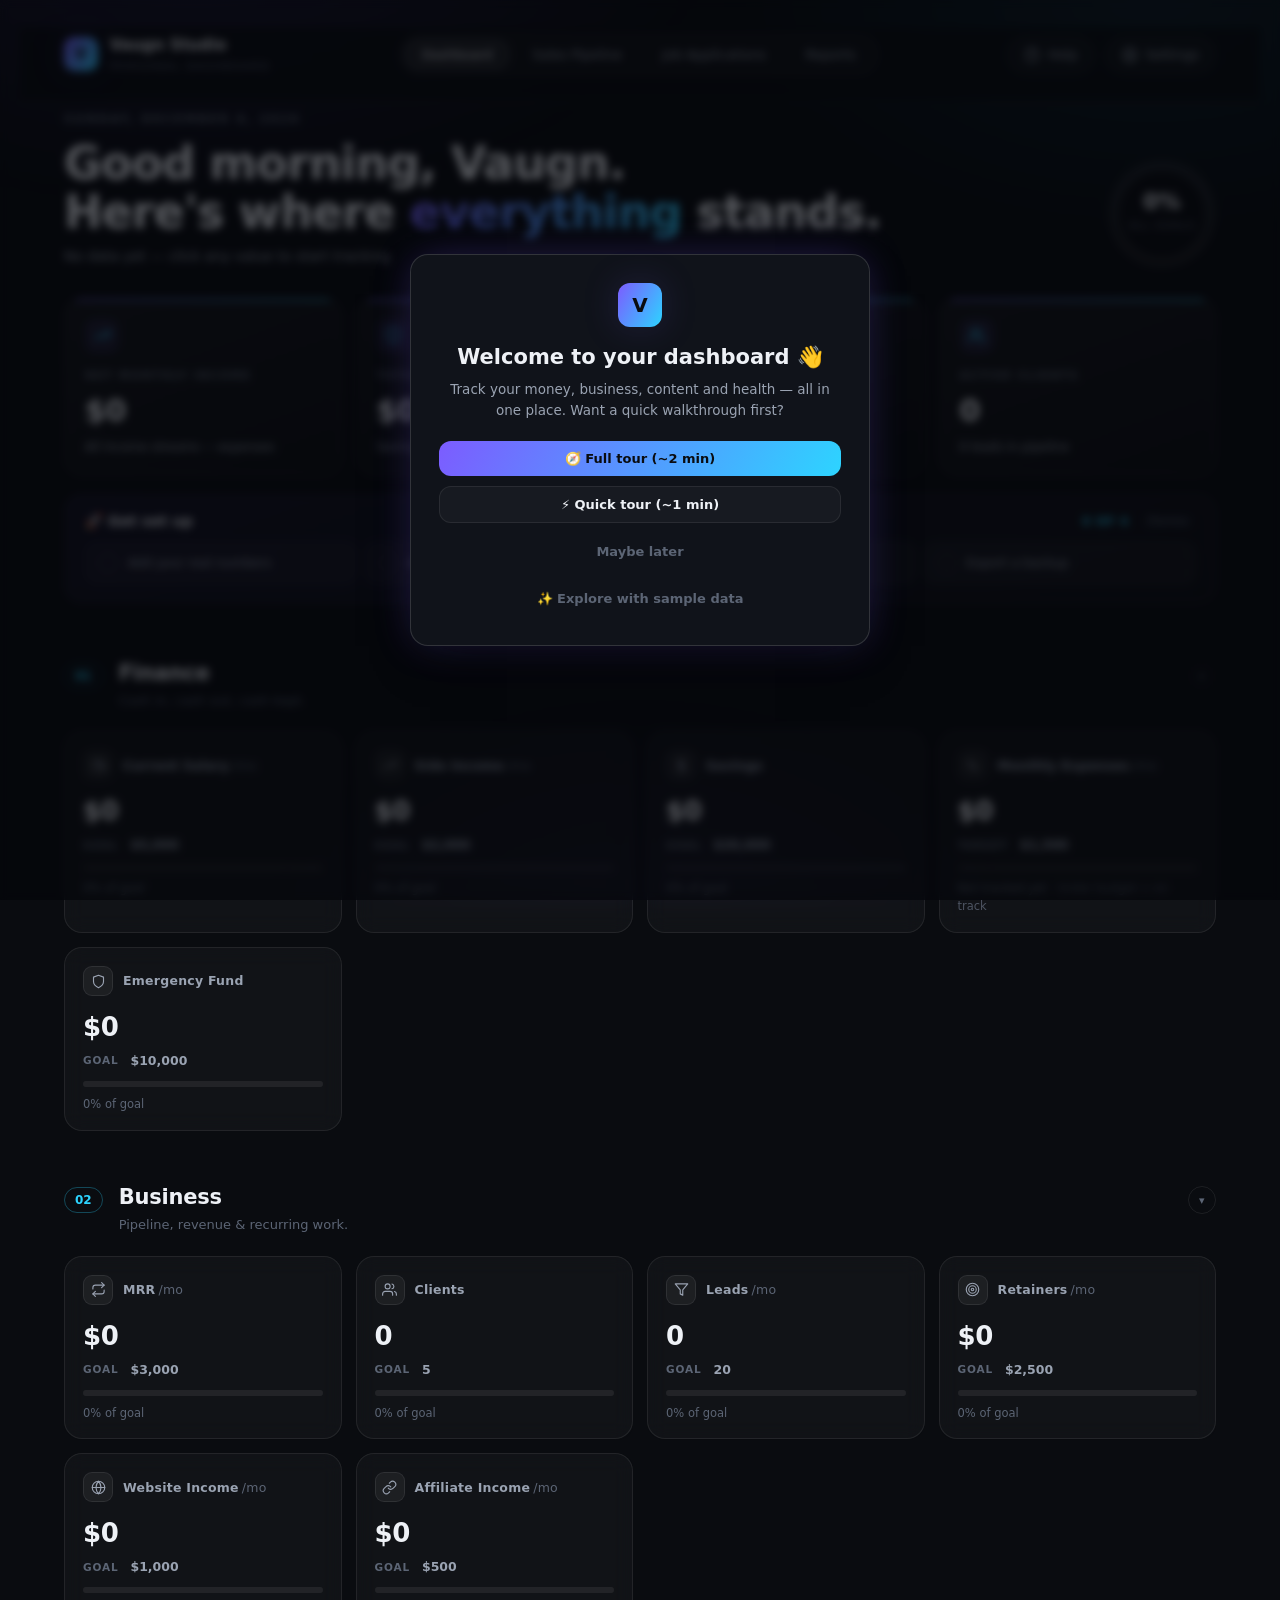
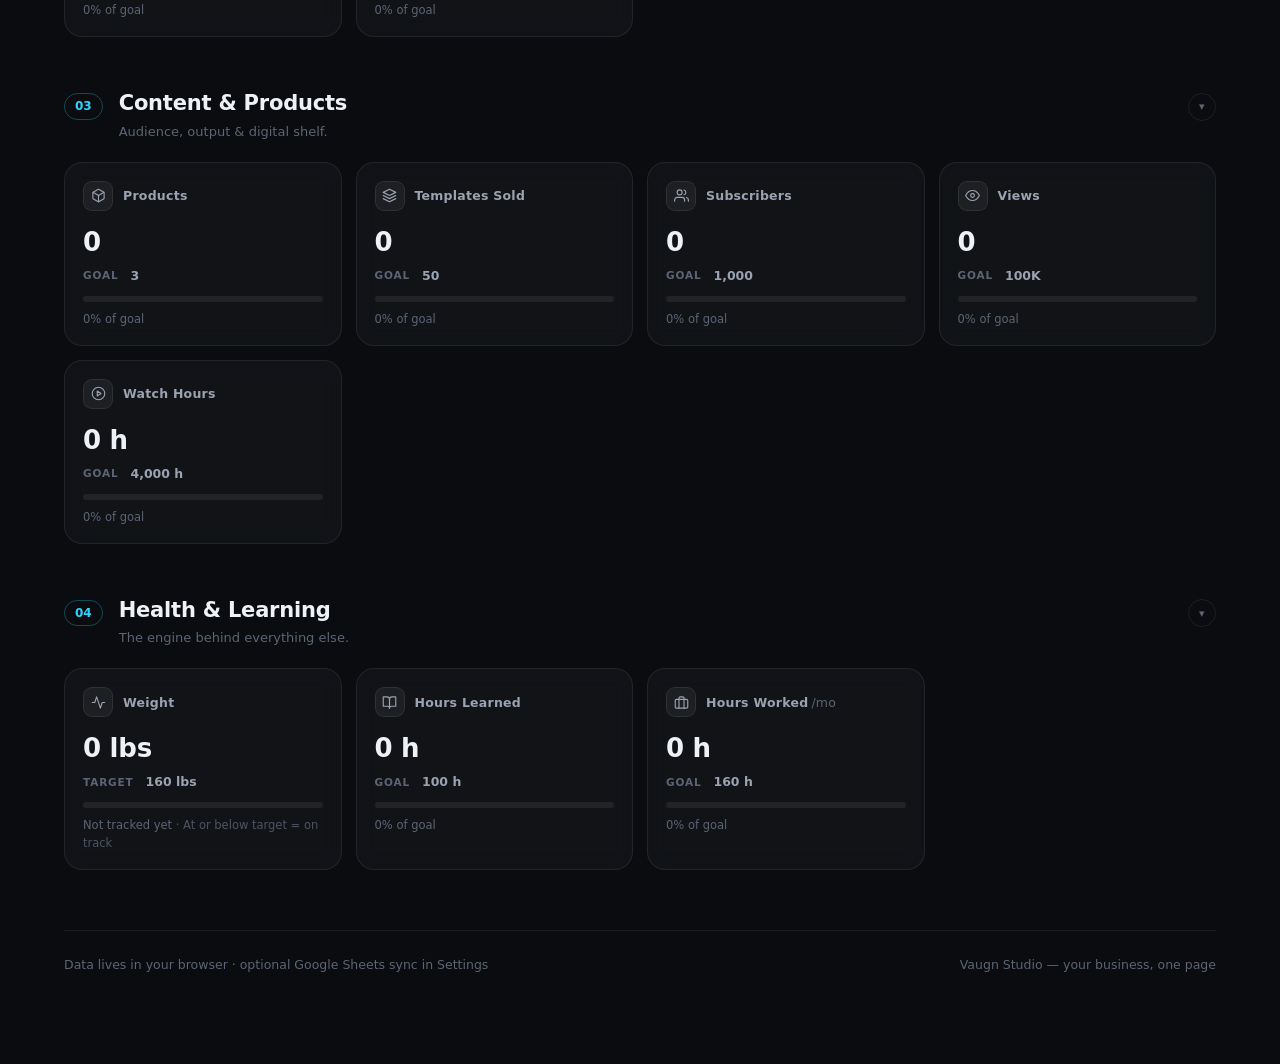
==== commit 0f0da195: "Add Job Applications module (Career Pipeline) — URL import, kanban, calendar, reports New jobs.html " ====
--- a/index.html
+++ b/index.html
@@ -31,6 +31,7 @@
       <nav class="nav" aria-label="Main">
         <a class="nav__link is-active" href="index.html" aria-current="page">Dashboard</a>
         <a class="nav__link" href="crm.html">Sales Pipeline</a>
+        <a class="nav__link" href="jobs.html">Job Applications</a>
         <a class="nav__link" href="reports.html">Reports</a>
       </nav>
       <div class="topbar__actions">
@@ -74,6 +75,9 @@
     <!-- Pipeline summary strip (renders only when the CRM has data) -->
     <div id="pipeStrip"></div>
 
+    <!-- Career summary strip (renders only when Job Applications has data) -->
+    <div id="careerStrip"></div>
+
     <!-- Metric sections (rendered by app.js) -->
     <main id="sections"></main>
 
@@ -94,6 +98,8 @@
   <script src="assets/js/sheets-sync.js"></script>
   <script src="assets/js/crm/crm-data.js"></script>
   <script src="assets/js/crm/crm-store.js"></script>
+  <script src="assets/js/jobs/jobs-data.js"></script>
+  <script src="assets/js/jobs/jobs-store.js"></script>
   <script src="assets/js/history.js"></script>
   <script src="assets/js/settings.js"></script>
   <script src="assets/js/app.js"></script>
--- a/assets/css/styles.css
+++ b/assets/css/styles.css
@@ -2041,3 +2041,585 @@
 .cropper__zoom { width: 100%; margin: 2px 0 16px; accent-color: var(--accent-1); }
 .cropper__row { display: flex; align-items: center; gap: 10px; margin-bottom: 14px; }
 .cropper__row svg { width: 16px; height: 16px; flex: none; color: var(--text-faint); }
+
+/* ════════════════════════════════════════════════════════════
+   JOB APPLICATIONS (Career Pipeline)
+   All colors flow through theme tokens — works in every theme.
+   ════════════════════════════════════════════════════════════ */
+
+/* ── View tabs ───────────────────────────────────────────── */
+
+.jobs-tabs {
+  display: flex;
+  gap: 4px;
+  padding: 4px;
+  border: 1px solid var(--stroke);
+  border-radius: 999px;
+  background: var(--surface);
+  width: fit-content;
+  max-width: 100%;
+  overflow-x: auto;
+  margin-bottom: 22px;
+}
+.jobs-tab {
+  padding: 8px 18px;
+  border-radius: 999px;
+  border: none;
+  background: none;
+  font: 500 13px var(--font-body);
+  color: var(--text-dim);
+  cursor: pointer;
+  white-space: nowrap;
+  transition: color 0.2s, background 0.2s;
+}
+.jobs-tab:hover { color: var(--text); }
+.jobs-tab.is-active {
+  color: var(--text);
+  background: rgba(var(--ink-rgb), 0.07);
+  box-shadow: inset 0 0 0 1px var(--stroke-strong);
+}
+
+/* ── Status badge palette (theme-token driven) ───────────── */
+
+.jbadge--slate  { color: var(--badge-slate);  background: color-mix(in srgb, var(--badge-slate) 13%, transparent); }
+.jbadge--blue   { color: var(--badge-blue);   background: color-mix(in srgb, var(--badge-blue) 13%, transparent); }
+.jbadge--cyan   { color: var(--accent-2);     background: color-mix(in srgb, var(--accent-2) 12%, transparent); }
+.jbadge--violet { color: var(--badge-violet); background: color-mix(in srgb, var(--accent-1) 16%, transparent); }
+.jbadge--amber  { color: var(--warn);         background: color-mix(in srgb, var(--warn) 12%, transparent); }
+.jbadge--orange { color: var(--orange);       background: color-mix(in srgb, var(--orange) 13%, transparent); }
+.jbadge--green  { color: var(--accent-3);     background: color-mix(in srgb, var(--accent-3) 13%, transparent); }
+.jbadge--red    { color: var(--danger);       background: color-mix(in srgb, var(--danger) 12%, transparent); }
+.jbadge--dim    { color: var(--text-faint);   background: rgba(var(--ink-rgb), 0.07); }
+
+/* ── Quick import hero (Overview) ────────────────────────── */
+
+.jb-quick {
+  border: 1px solid var(--stroke);
+  border-radius: var(--radius);
+  background: linear-gradient(160deg, color-mix(in srgb, var(--accent-1) 9%, transparent), rgba(var(--ink-rgb), 0.02));
+  padding: 22px 24px;
+  margin-bottom: 22px;
+}
+.jb-quick__text h2 { margin: 0 0 4px; font: 600 18px var(--font-display); }
+.jb-quick__text p { margin: 0 0 14px; font-size: 13px; color: var(--text-dim); max-width: 640px; }
+.jb-quick__row { display: flex; gap: 10px; flex-wrap: wrap; }
+.jb-quick__row input {
+  flex: 1;
+  min-width: 220px;
+  background: var(--bg-raise);
+  border: 1px solid var(--stroke-strong);
+  border-radius: var(--radius-sm);
+  color: var(--text);
+  font: 500 13.5px var(--font-body);
+  padding: 12px 14px;
+  outline: none;
+  transition: border-color 0.2s;
+}
+.jb-quick__row input:focus { border-color: var(--accent-1); }
+.jb-quick__row .btn { flex: none; padding: 12px 22px; }
+.jb-quick__alt { display: flex; gap: 6px; margin-top: 8px; flex-wrap: wrap; }
+.jb-quick__alt .btn { flex: none; min-width: 0; font-size: 12px; padding: 6px 10px; }
+
+/* ── KPI grid ────────────────────────────────────────────── */
+
+.jb-kpis { grid-template-columns: repeat(4, 1fr); }
+@media (max-width: 900px) { .jb-kpis { grid-template-columns: repeat(2, 1fr); } }
+
+/* ── Priority + fit + tags (table cells & cards) ─────────── */
+
+.jb-prio { font-size: 11px; }
+.jb-prio--high { color: var(--danger); }
+.jb-prio--low { color: var(--text-faint); }
+.jb-prio-cell { display: inline-flex; align-items: center; gap: 5px; font-size: 12.5px; color: var(--text-dim); text-transform: capitalize; }
+.jb-prio-cell--high { color: var(--orange); font-weight: 600; }
+.jb-prio-cell--low { color: var(--text-faint); }
+
+.jb-fit { display: inline-flex; align-items: center; gap: 7px; }
+.jb-fit__bar {
+  width: 44px;
+  height: 5px;
+  border-radius: 999px;
+  background: rgba(var(--ink-rgb), 0.08);
+  overflow: hidden;
+  display: inline-block;
+}
+.jb-fit__bar span { display: block; height: 100%; border-radius: inherit; background: var(--gradient); }
+.jb-fit.is-good .jb-fit__bar span { background: linear-gradient(120deg, var(--accent-3), var(--accent-2)); }
+.jb-fit.is-low .jb-fit__bar span { background: var(--danger); }
+.jb-fit__num { font: 600 11.5px var(--font-display); color: var(--text-dim); }
+
+.jb-tag {
+  display: inline-block;
+  font: 500 10.5px var(--font-body);
+  color: var(--text-dim);
+  border: 1px solid var(--stroke);
+  border-radius: 999px;
+  padding: 1px 8px;
+  margin: 1px 0;
+}
+
+/* ── Kanban board ────────────────────────────────────────── */
+
+.jb-board-hint { margin: 0 0 12px; font-size: 12px; color: var(--text-faint); }
+.jb-board-hint kbd {
+  font: 600 10.5px var(--font-body);
+  background: rgba(var(--ink-rgb), 0.08);
+  border: 1px solid var(--stroke-strong);
+  border-radius: 4px;
+  padding: 0 5px;
+}
+.jb-board {
+  display: flex;
+  gap: 12px;
+  overflow-x: auto;
+  padding-bottom: 18px;
+  align-items: flex-start;
+  scroll-padding: 20px;
+}
+.jb-col {
+  flex: none;
+  width: 252px;
+  border: 1px solid var(--stroke);
+  border-radius: var(--radius);
+  background: var(--surface);
+  transition: border-color 0.15s, background 0.15s;
+}
+.jb-col.is-over {
+  border-color: var(--accent-1);
+  background: color-mix(in srgb, var(--accent-1) 7%, transparent);
+}
+.jb-col__head {
+  display: flex;
+  align-items: center;
+  justify-content: space-between;
+  gap: 8px;
+  padding: 12px 12px 8px;
+}
+.jb-col__count { font: 600 11.5px var(--font-display); color: var(--text-faint); }
+.jb-col__cards { padding: 4px 10px 12px; min-height: 60px; display: flex; flex-direction: column; gap: 8px; }
+.jb-col__empty {
+  margin: 0;
+  border: 1px dashed var(--stroke);
+  border-radius: var(--radius-sm);
+  padding: 14px;
+  text-align: center;
+  font-size: 11.5px;
+  color: var(--text-faint);
+}
+.jb-card {
+  border: 1px solid var(--stroke);
+  border-radius: var(--radius-sm);
+  background: var(--bg-raise);
+  padding: 11px 12px;
+  cursor: grab;
+  touch-action: pan-x;
+  transition: border-color 0.15s, transform 0.15s, box-shadow 0.15s;
+}
+.jb-card:hover { border-color: var(--stroke-strong); transform: translateY(-1px); }
+.jb-card:focus-visible { outline: 2px solid var(--accent-1); }
+.jb-card.is-dragging { opacity: 0.35; }
+.jb-card--ghost {
+  position: fixed;
+  z-index: 90;
+  pointer-events: none;
+  box-shadow: var(--shadow), var(--glow);
+  transform: rotate(2deg);
+  cursor: grabbing;
+}
+.jb-no-select, .jb-no-select * { user-select: none !important; }
+.jb-card__top { display: flex; align-items: center; justify-content: space-between; gap: 8px; }
+.jb-card__top strong { font-size: 13px; overflow: hidden; text-overflow: ellipsis; white-space: nowrap; }
+.jb-card__title {
+  margin: 2px 0 8px;
+  font-size: 12px;
+  color: var(--text-dim);
+  overflow: hidden;
+  text-overflow: ellipsis;
+  white-space: nowrap;
+}
+.jb-card__meta { display: flex; align-items: center; gap: 9px; font-size: 11px; color: var(--text-faint); }
+.jb-card__warn { color: var(--danger); }
+
+/* ── Calendar ────────────────────────────────────────────── */
+
+.jb-cal-toolbar { align-items: center; }
+.jb-cal-nav { display: flex; align-items: center; gap: 8px; }
+.jb-cal-nav .icon-btn { padding: 7px 13px; }
+.jb-cal-title { font: 600 14.5px var(--font-display); margin-left: 4px; }
+.jb-cal-legend { display: flex; gap: 14px; margin-left: auto; font-size: 11.5px; color: var(--text-faint); flex-wrap: wrap; }
+.jb-cal-legend span { display: inline-flex; align-items: center; gap: 5px; }
+
+.jb-cal {
+  border: 1px solid var(--stroke);
+  border-radius: var(--radius);
+  background: var(--surface);
+  padding: 12px;
+  margin-bottom: 18px;
+}
+.jb-cal__grid { display: grid; grid-template-columns: repeat(7, 1fr); gap: 4px; }
+.jb-cal__dow {
+  text-align: center;
+  font: 600 10px var(--font-body);
+  letter-spacing: 0.1em;
+  text-transform: uppercase;
+  color: var(--text-faint);
+  padding: 4px 0 8px;
+}
+.jb-cal__cell {
+  position: relative;
+  min-height: 58px;
+  border: 1px solid transparent;
+  border-radius: 10px;
+  background: none;
+  color: var(--text-dim);
+  font: 500 12px var(--font-body);
+  cursor: pointer;
+  padding: 6px 6px 4px;
+  text-align: left;
+  display: flex;
+  flex-direction: column;
+  justify-content: space-between;
+  transition: background 0.15s, border-color 0.15s;
+}
+.jb-cal__cell:hover { background: var(--surface-hover); }
+.jb-cal__cell--pad { pointer-events: none; }
+.jb-cal__cell.is-today { border-color: color-mix(in srgb, var(--accent-2) 45%, transparent); color: var(--text); }
+.jb-cal__cell.is-selected { background: color-mix(in srgb, var(--accent-1) 12%, transparent); color: var(--text); }
+.jb-cal__num { font-family: var(--font-display); }
+.jb-cal__dots { display: flex; gap: 3px; align-items: center; min-height: 8px; }
+.jb-cal__dots em { font-style: normal; font-size: 9.5px; color: var(--text-faint); }
+
+.jb-ev--interview, .jb-ev--deadline, .jb-ev--followup, .jb-ev--task {
+  display: inline-block;
+  width: 7px;
+  height: 7px;
+  border-radius: 50%;
+  flex: none;
+}
+.jb-ev--interview { background: var(--accent-2); }
+.jb-ev--deadline { background: var(--danger); }
+.jb-ev--followup { background: var(--orange); }
+.jb-ev--task { background: var(--badge-blue); }
+
+.jb-agenda { padding-bottom: 20px; }
+.jb-agenda__head { font: 600 15px var(--font-display); margin: 0 0 10px; }
+.jb-agenda__day {
+  margin: 14px 0 6px;
+  font: 600 11px var(--font-body);
+  letter-spacing: 0.1em;
+  text-transform: uppercase;
+  color: var(--text-faint);
+}
+.jb-agenda__day.is-overdue { color: var(--danger); }
+.jb-agenda__item {
+  display: flex;
+  align-items: center;
+  gap: 10px;
+  width: 100%;
+  text-align: left;
+  border: 1px solid var(--stroke);
+  border-radius: var(--radius-sm);
+  background: var(--surface);
+  color: var(--text);
+  font: 500 13px var(--font-body);
+  padding: 10px 14px;
+  margin-bottom: 6px;
+  cursor: pointer;
+  transition: border-color 0.15s, background 0.15s;
+}
+.jb-agenda__item:hover { border-color: var(--stroke-strong); background: var(--surface-hover); }
+.jb-agenda__item.is-done { opacity: 0.55; }
+.jb-agenda__item.is-done .jb-agenda__label { text-decoration: line-through; }
+.jb-agenda__label { flex: 1; min-width: 0; overflow: hidden; text-overflow: ellipsis; white-space: nowrap; }
+.jb-agenda__sub { flex: none; font-size: 11.5px; color: var(--text-faint); max-width: 40%; overflow: hidden; text-overflow: ellipsis; white-space: nowrap; }
+.jb-agenda__empty { color: var(--text-faint); font-size: 13px; border: 1px dashed var(--stroke-strong); border-radius: var(--radius-sm); padding: 22px; text-align: center; }
+
+/* ── Reports ─────────────────────────────────────────────── */
+
+.jb-rpt-stats { grid-template-columns: repeat(5, 1fr); }
+@media (max-width: 1024px) { .jb-rpt-stats { grid-template-columns: repeat(3, 1fr); } }
+@media (max-width: 640px) { .jb-rpt-stats { grid-template-columns: repeat(2, 1fr); } }
+.jb-rpt-custom { display: flex; gap: 10px; align-items: flex-end; }
+.jb-rpt-custom .field { margin-bottom: 0; }
+.jr-timing__row { margin: 6px 0; font-size: 13px; color: var(--text-dim); }
+.jr-timing__row strong { color: var(--text); font-family: var(--font-display); }
+
+/* ── Drawer extras ───────────────────────────────────────── */
+
+.drawer--jobs { width: min(560px, 96vw); }
+.jb-drawer-role { margin: 0 0 5px; font-size: 12.5px; color: var(--text-dim); }
+.jb-drawer-meta { display: inline-block; margin-left: 8px; font-size: 11px; color: var(--text-faint); }
+.jb-fit-note { font-size: 12px; color: var(--text-faint); margin: 0 0 10px; }
+
+.jb-sub {
+  border: 1px solid var(--stroke);
+  border-radius: var(--radius-sm);
+  background: var(--surface);
+  padding: 10px 14px;
+  margin-bottom: 8px;
+}
+.jb-sub summary {
+  display: flex;
+  align-items: center;
+  gap: 8px;
+  cursor: pointer;
+  font-size: 13px;
+  list-style: none;
+}
+.jb-sub summary::-webkit-details-marker { display: none; }
+.jb-sub summary::before { content: '▸'; color: var(--text-faint); font-size: 11px; transition: transform 0.2s; }
+.jb-sub[open] summary::before { transform: rotate(90deg); }
+.jb-sub[open] summary { margin-bottom: 12px; }
+.jb-sub summary .cell-dim { flex: 1; min-width: 0; overflow: hidden; text-overflow: ellipsis; white-space: nowrap; }
+.jb-sub__del {
+  margin-left: auto;
+  flex: none;
+  width: 24px;
+  height: 24px;
+  border-radius: 50%;
+  border: 1px solid var(--stroke);
+  background: none;
+  color: var(--text-faint);
+  font-size: 10px;
+  cursor: pointer;
+}
+.jb-sub__del:hover { color: var(--danger); border-color: color-mix(in srgb, var(--danger) 40%, transparent); }
+.jb-sub__none { font-size: 12.5px; color: var(--text-faint); margin: 0 0 10px; }
+
+.jb-task {
+  display: grid;
+  grid-template-columns: auto 1fr auto auto auto auto;
+  gap: 8px;
+  align-items: center;
+  border: 1px solid var(--stroke);
+  border-radius: var(--radius-sm);
+  background: var(--surface);
+  padding: 8px 10px;
+  margin-bottom: 8px;
+}
+.jb-task input[type='checkbox'] { accent-color: var(--accent-3); }
+.jb-task input[type='text'], .jb-task input[type='date'], .jb-task select {
+  background: none;
+  border: 1px solid transparent;
+  border-radius: 7px;
+  color: var(--text);
+  font: 500 12.5px var(--font-body);
+  padding: 5px 7px;
+  outline: none;
+  min-width: 0;
+}
+.jb-task input:focus, .jb-task select:focus { border-color: var(--accent-1); background: var(--bg-raise); }
+.jb-task select { color: var(--text-dim); max-width: 130px; }
+.jb-task select option { background: var(--bg-raise); }
+.jb-task input[type='date'] { color: var(--text-dim); width: 118px; }
+.jb-task.is-done .jb-task__title { text-decoration: line-through; color: var(--text-faint); }
+@media (max-width: 640px) {
+  .jb-task { grid-template-columns: auto 1fr auto; }
+  .jb-task select, .jb-task input[type='date'] { grid-column: auto; }
+}
+
+.jb-score {
+  display: grid;
+  grid-template-columns: 128px 1fr 30px 22px;
+  align-items: center;
+  gap: 10px;
+  margin-bottom: 7px;
+}
+.jb-score__label { font-size: 12px; color: var(--text-dim); }
+.jb-score input[type='range'] { width: 100%; accent-color: var(--accent-1); margin: 0; }
+.jb-score input[type='range'][data-unset='1'] { opacity: 0.35; }
+.jb-score output { font: 600 12.5px var(--font-display); text-align: right; }
+.jb-score__clear {
+  width: 20px;
+  height: 20px;
+  border-radius: 50%;
+  border: 1px solid var(--stroke);
+  background: none;
+  color: var(--text-faint);
+  font-size: 9px;
+  cursor: pointer;
+}
+.jb-score__clear:hover { color: var(--danger); }
+
+.jb-activity-add { display: flex; gap: 8px; margin-bottom: 4px; }
+.jb-activity-add input {
+  flex: 1;
+  background: var(--surface);
+  border: 1px solid var(--stroke);
+  border-radius: var(--radius-sm);
+  color: var(--text);
+  font: 500 13px var(--font-body);
+  padding: 9px 12px;
+  outline: none;
+}
+.jb-activity-add input:focus { border-color: var(--accent-1); }
+.jb-activity-add .btn { flex: none; min-width: 0; }
+.jb-import-meta { font-size: 12px; color: var(--text-faint); margin: 0 0 10px; }
+.jb-import-meta a { color: var(--accent-2); text-decoration: none; }
+.jb-import-meta a:hover { text-decoration: underline; }
+
+/* ── Import modal ────────────────────────────────────────── */
+
+.modal__card--import { width: min(680px, 100%); max-height: min(86vh, 900px); overflow-y: auto; }
+.jb-import-note { font-size: 12px; color: var(--text-faint); margin: 4px 0 16px; }
+.jb-import-error {
+  border: 1px solid color-mix(in srgb, var(--warn) 45%, transparent);
+  background: color-mix(in srgb, var(--warn) 8%, transparent);
+  border-radius: var(--radius-sm);
+  padding: 12px 14px;
+  font-size: 12.5px;
+  color: var(--text);
+  margin-bottom: 14px;
+  line-height: 1.5;
+}
+.jb-import-spinner {
+  width: 34px;
+  height: 34px;
+  margin: 26px auto 30px;
+  border-radius: 50%;
+  border: 3px solid rgba(var(--ink-rgb), 0.12);
+  border-top-color: var(--accent-2);
+  animation: spin 0.8s linear infinite;
+}
+.jb-review-fields { margin: 0 -6px; padding: 0 6px; }
+.jb-review-fields .drawer__section:first-child { border-top: none; margin-top: 0; padding-top: 4px; }
+.jb-review-actions { margin-top: 16px; position: sticky; bottom: -28px; background: var(--bg-raise); padding: 12px 0; }
+.jb-field-hint { font-style: normal; font-weight: 500; font-size: 10.5px; color: var(--text-faint); }
+.jb-field-hint--miss { color: var(--orange); }
+.field.jb-conf input, .field.jb-conf select, .field.jb-conf textarea {
+  border-color: color-mix(in srgb, var(--warn) 55%, transparent);
+  background: color-mix(in srgb, var(--warn) 5%, transparent);
+}
+.field.jb-conf .jb-field-hint { color: var(--warn); }
+.field.jb-missing input { border-color: color-mix(in srgb, var(--orange) 55%, transparent); }
+.jb-review-dupe {
+  border: 1px solid color-mix(in srgb, var(--orange) 45%, transparent);
+  background: color-mix(in srgb, var(--orange) 8%, transparent);
+  border-radius: var(--radius-sm);
+  padding: 12px 14px;
+  font-size: 12.5px;
+  margin-bottom: 14px;
+}
+.jb-dupe-link {
+  background: none;
+  border: none;
+  padding: 0;
+  color: var(--accent-2);
+  font: 600 12.5px var(--font-body);
+  cursor: pointer;
+  text-decoration: underline;
+  text-underline-offset: 2px;
+}
+
+/* ── CSV mapping ─────────────────────────────────────────── */
+
+.jb-csv-grid {
+  display: grid;
+  grid-template-columns: repeat(auto-fill, minmax(180px, 1fr));
+  gap: 10px;
+  max-height: 46vh;
+  overflow-y: auto;
+  margin-bottom: 16px;
+}
+.jb-csv-col {
+  border: 1px solid var(--stroke);
+  border-radius: var(--radius-sm);
+  background: var(--surface);
+  padding: 10px 12px;
+}
+.jb-csv-col__head { margin: 0 0 6px; font: 600 12px var(--font-display); overflow: hidden; text-overflow: ellipsis; white-space: nowrap; }
+.jb-csv-col select {
+  width: 100%;
+  background: var(--bg-raise);
+  border: 1px solid var(--stroke);
+  border-radius: 8px;
+  color: var(--text);
+  font: 500 12px var(--font-body);
+  padding: 6px 8px;
+  outline: none;
+}
+.jb-csv-col__sample { margin: 8px 0 0; font-size: 10.5px; color: var(--text-faint); line-height: 1.5; max-height: 48px; overflow: hidden; }
+
+/* ── Settings: pipeline stage editor ─────────────────────── */
+
+.jb-status-row {
+  display: grid;
+  grid-template-columns: 1fr auto auto auto auto auto;
+  gap: 6px;
+  align-items: center;
+  margin-bottom: 6px;
+}
+.jb-status-row input, .jb-status-row select {
+  background: var(--surface);
+  border: 1px solid var(--stroke);
+  border-radius: 8px;
+  color: var(--text);
+  font: 500 12px var(--font-body);
+  padding: 6px 8px;
+  outline: none;
+  min-width: 0;
+}
+.jb-status-row input:focus, .jb-status-row select:focus { border-color: var(--accent-1); }
+.jb-status-row select { color: var(--text-dim); max-width: 92px; }
+.jb-status-row select option { background: var(--bg-raise); }
+.jb-st-btn {
+  width: 26px;
+  height: 26px;
+  border-radius: 7px;
+  border: 1px solid var(--stroke);
+  background: none;
+  color: var(--text-faint);
+  font-size: 11px;
+  cursor: pointer;
+}
+.jb-st-btn:hover:not(:disabled) { color: var(--text); border-color: var(--stroke-strong); }
+.jb-st-btn:disabled { opacity: 0.3; cursor: default; }
+.jb-st-btn--del:hover:not(:disabled) { color: var(--danger); border-color: color-mix(in srgb, var(--danger) 40%, transparent); }
+.jb-status-reassign {
+  display: flex;
+  flex-wrap: wrap;
+  align-items: center;
+  gap: 8px;
+  border: 1px solid color-mix(in srgb, var(--orange) 40%, transparent);
+  border-radius: var(--radius-sm);
+  background: color-mix(in srgb, var(--orange) 7%, transparent);
+  padding: 10px 12px;
+  margin-bottom: 8px;
+  font-size: 12px;
+}
+.jb-status-reassign select {
+  background: var(--bg-raise);
+  border: 1px solid var(--stroke);
+  border-radius: 8px;
+  color: var(--text);
+  font: 500 12px var(--font-body);
+  padding: 6px 8px;
+}
+.jb-status-reassign .btn { flex: none; min-width: 0; padding: 6px 12px; font-size: 12px; }
+
+/* ── Jobs responsive + print ─────────────────────────────── */
+
+@media (max-width: 640px) {
+  /* 4 nav links no longer fit a phone — let the pill scroll instead of overflowing the page */
+  .topbar .nav {
+    max-width: 100%;
+    overflow-x: auto;
+    scrollbar-width: none;
+  }
+  .topbar .nav::-webkit-scrollbar { display: none; }
+  .crm-toolbar__end { flex-wrap: wrap; max-width: 100%; }
+  .jb-quick__row { flex-direction: column; }
+  .jb-quick__row .btn { width: 100%; }
+  .jb-kpis { grid-template-columns: repeat(2, 1fr); }
+  .jb-cal__cell { min-height: 44px; padding: 4px; }
+  .jb-cal-legend { display: none; }
+  .drawer--jobs { width: 100vw; }
+  .jb-score { grid-template-columns: 96px 1fr 26px 20px; }
+  .rpt-actions .crm-new kbd { display: none; }
+  .jobs-tabs { width: 100%; }
+}
+
+@media print {
+  body.is-printing .drawer, body.is-printing .bulk-bar,
+  body.is-printing .status-menu, body.is-printing .scrim { display: none !important; }
+}
